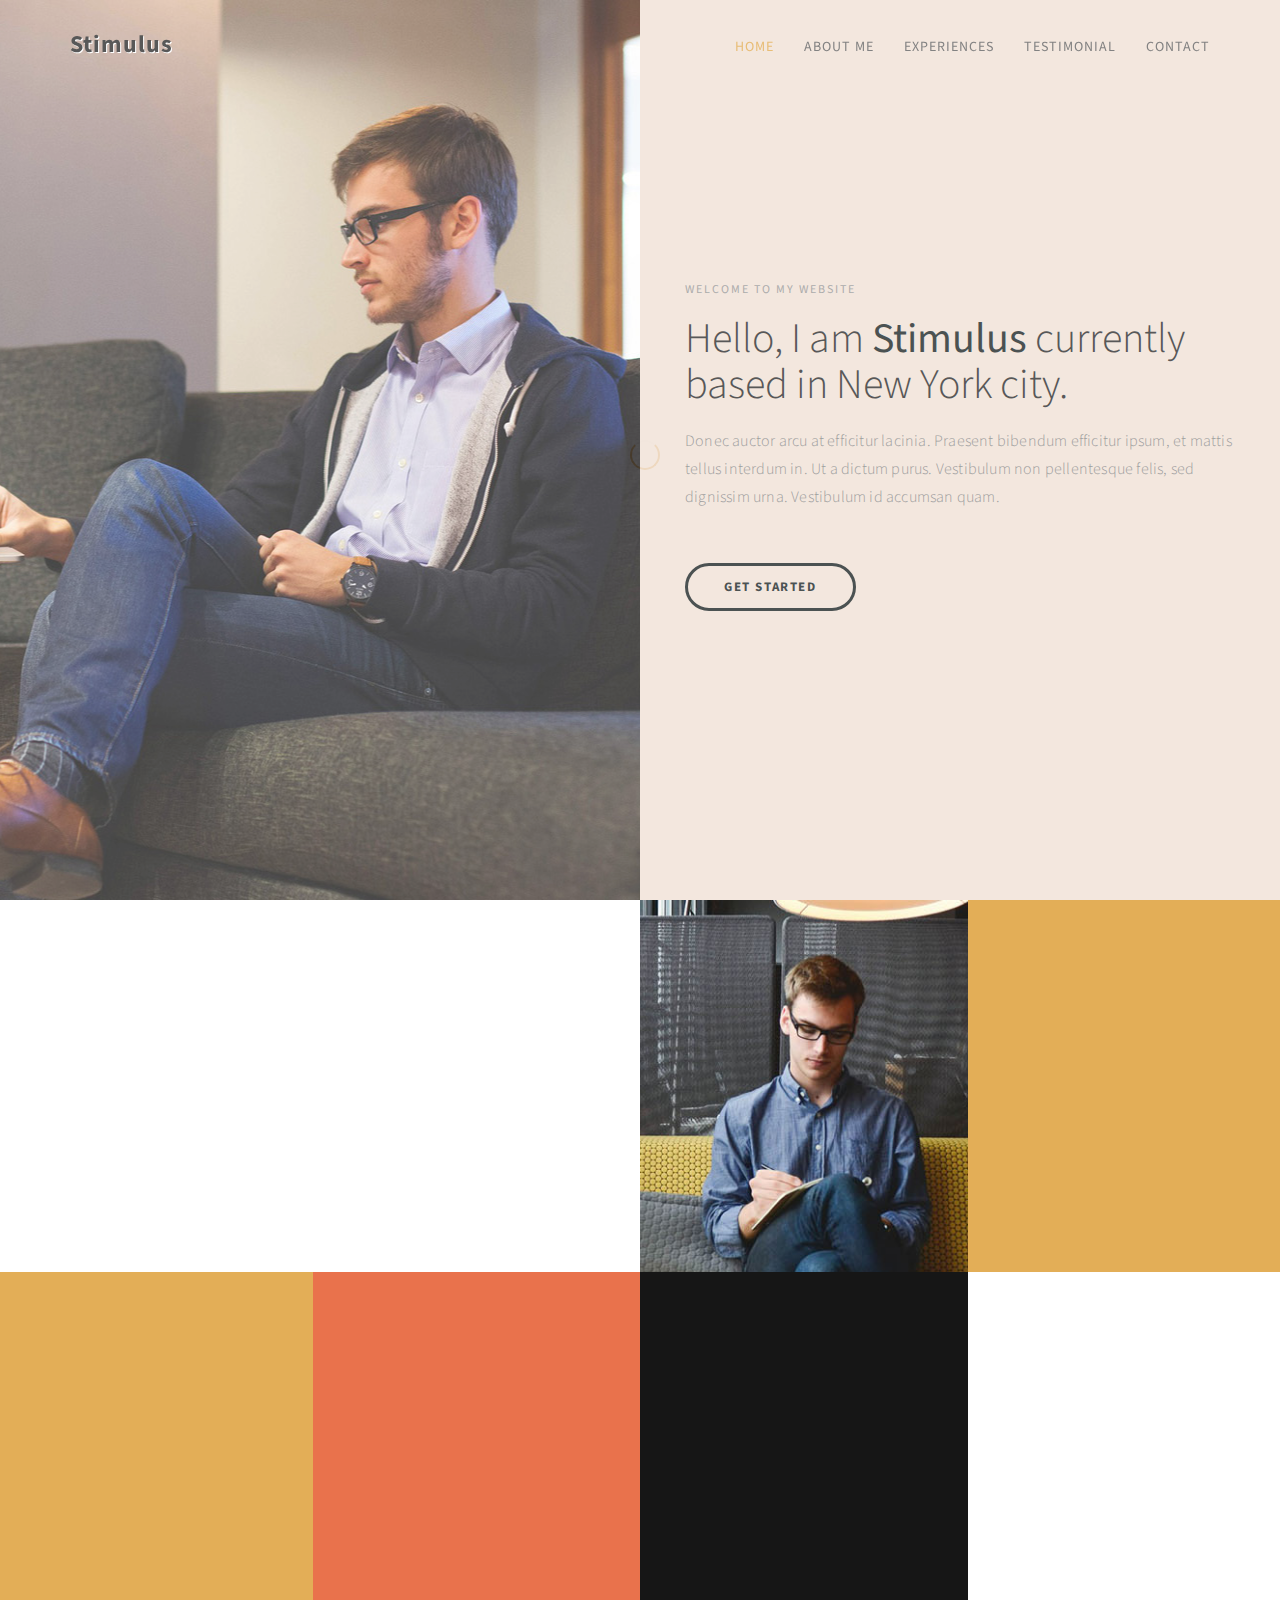
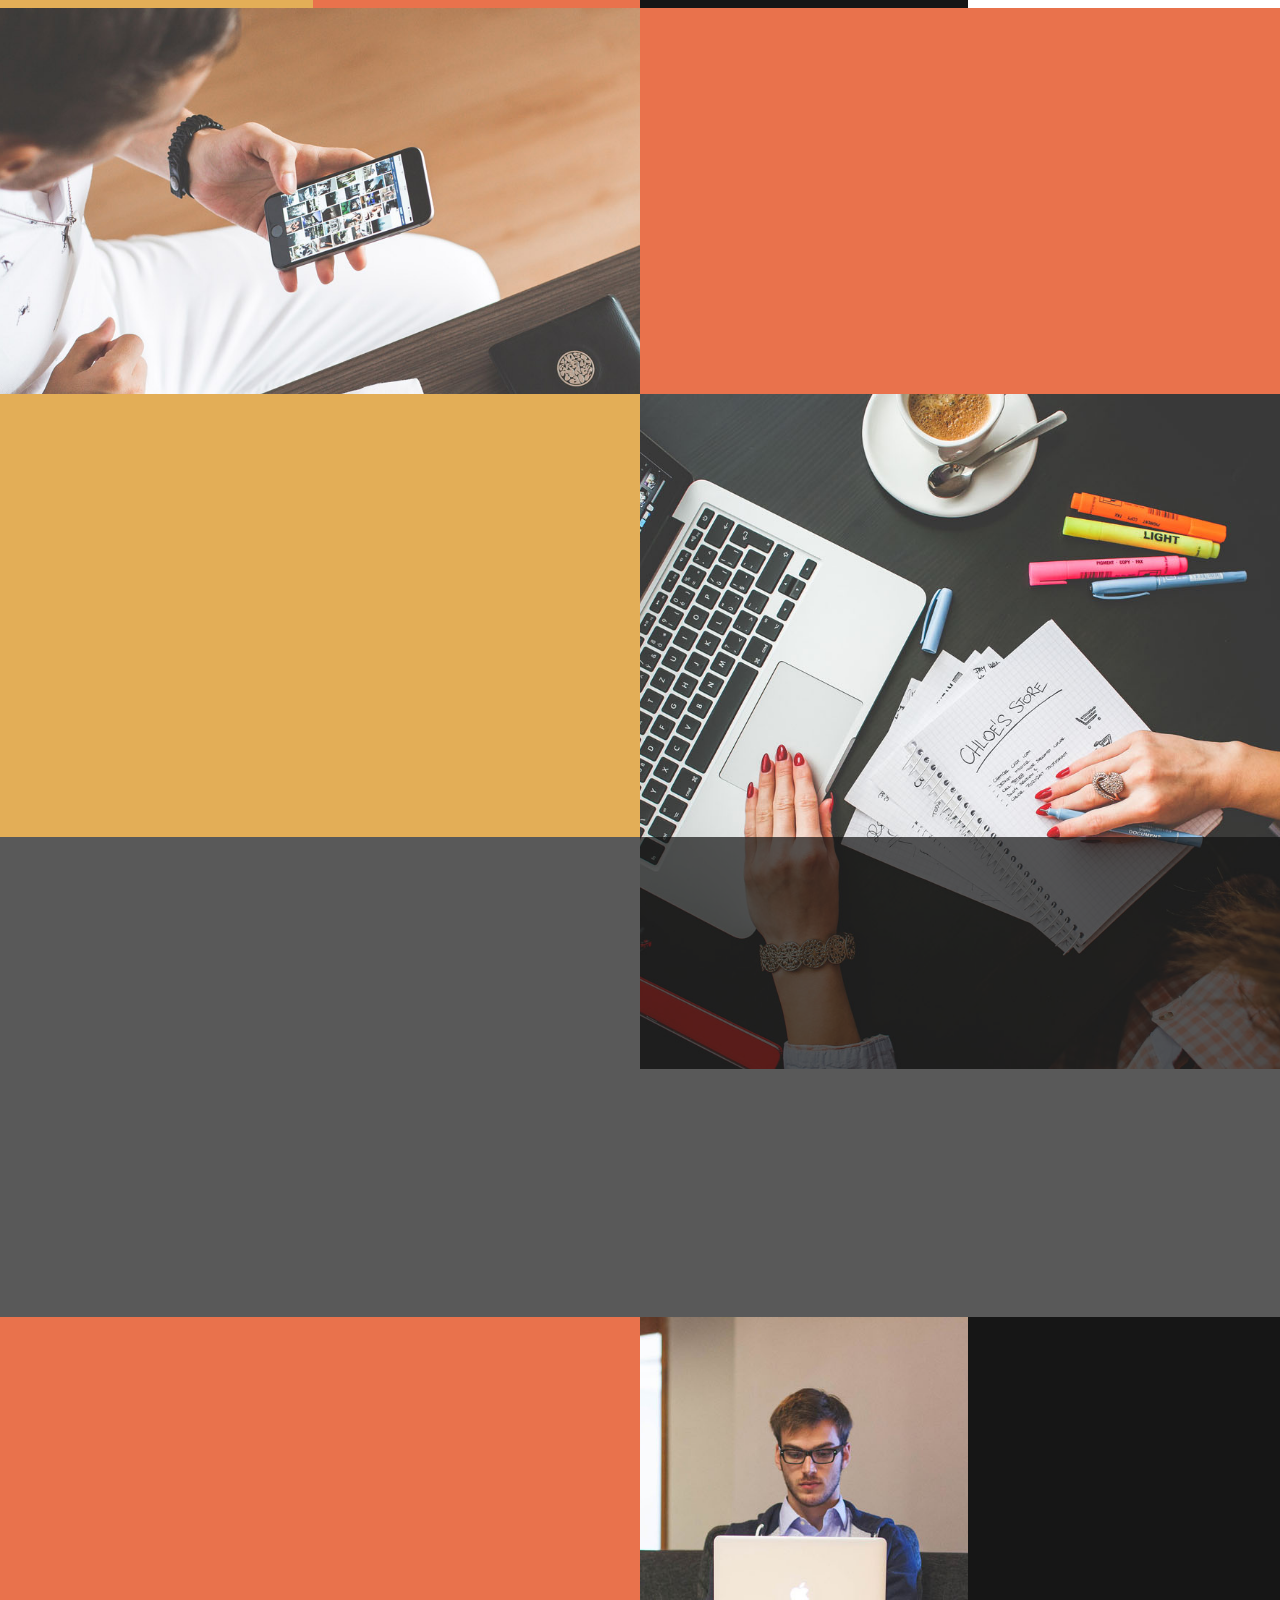
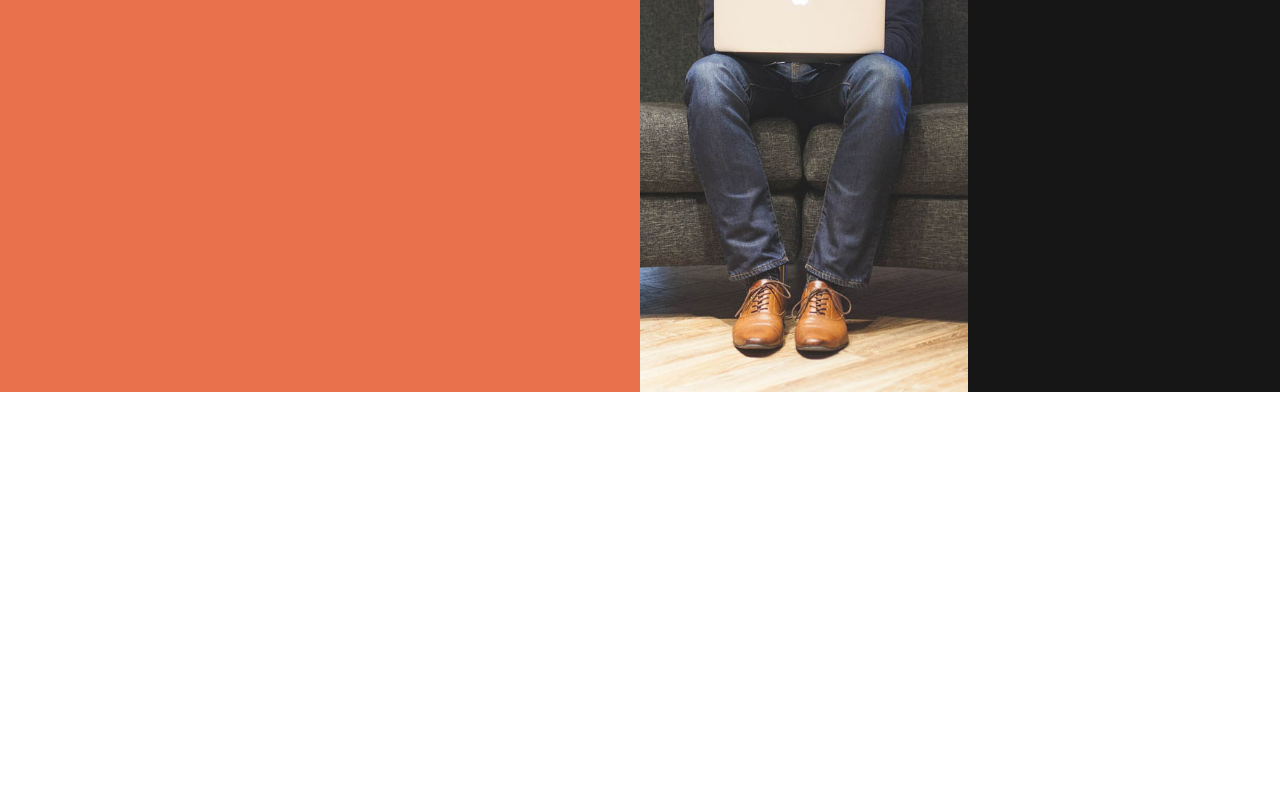
==== index.html @ 0a8407d6 "first commit" ====
<!DOCTYPE html>
<html lang="en">
<head>

<meta charset="UTF-8">
<meta http-equiv="X-UA-Compatible" content="IE=Edge">
<meta name="description" content="">
<meta name="keywords" content="">
<meta name="author" content="templatemo">
<meta name="viewport" content="width=device-width, initial-scale=1, maximum-scale=1">

<title>Stimulus HTML CSS Template</title>
<!--
Stimulus Template
http://www.templatemo.com/tm-498-stimulus
-->
<link rel="stylesheet" href="css/bootstrap.min.css">
<link rel="stylesheet" href="css/animate.css">
<link rel="stylesheet" href="css/font-awesome.min.css">
<link rel="stylesheet" href="css/templatemo-style.css">

<link href="https://fonts.googleapis.com/css?family=Source+Sans+Pro:300,400,700" rel="stylesheet">

</head>
<body data-spy="scroll" data-target=".navbar-collapse" data-offset="50">


<!-- PRE LOADER -->

<div class="preloader">
     <div class="spinner">
          <span class="spinner-rotate"></span>
     </div>
</div>


<!-- Navigation Section -->

<div class="navbar navbar-fixed-top custom-navbar" role="navigation">
     <div class="container">

          <!-- navbar header -->
          <div class="navbar-header">
               <button class="navbar-toggle" data-toggle="collapse" data-target=".navbar-collapse">
                    <span class="icon icon-bar"></span>
                    <span class="icon icon-bar"></span>
                    <span class="icon icon-bar"></span>
               </button>
               <a href="#" class="navbar-brand">Stimulus</a>
          </div>

          <div class="collapse navbar-collapse">
               <ul class="nav navbar-nav navbar-right">
                    <li><a href="#home" class="smoothScroll">Home</a></li>
                    <li><a href="#about" class="smoothScroll">About Me</a></li>
                    <li><a href="#experience" class="smoothScroll">Experiences</a></li>
                    <li><a href="#quotes" class="smoothScroll">Testimonial</a></li>
                    <li><a href="#contact" class="smoothScroll">Contact</a></li>
               </ul>
          </div>

     </div>
</div>


<!-- Home Section -->

<section id="home" class="parallax-section">
     <div class="container">
          <div class="row">

               <div class="col-md-6 col-sm-6">
                    <div class="home-img"></div>
               </div>

               <div class="col-md-6 col-sm-6">
                    <div class="home-thumb">
                         <div class="section-title">
                              <h4 class="wow fadeInUp" data-wow-delay="0.3s">welcome to my website</h4>
                              <h1 class="wow fadeInUp" data-wow-delay="0.6s">Hello, I am <strong>Stimulus</strong> currently based in New York city.</h1>
                              <p class="wow fadeInUp" data-wow-delay="0.9s">Donec auctor arcu at efficitur lacinia. Praesent bibendum efficitur ipsum, et mattis tellus interdum in. Ut a dictum purus. Vestibulum non pellentesque felis, sed dignissim urna. Vestibulum id accumsan quam.</p>
                              
                              <a href="#about" class="wow fadeInUp smoothScroll section-btn btn btn-success" data-wow-delay="1.4s">Get Started</a>
                              
                         </div>
                    </div>
               </div>


          </div>
     </div>
</section>


<!-- About Section -->

<section id="about" class="parallax-section">
     <div class="container">
          <div class="row">

               <div class="col-md-6 col-sm-12">
                    <div class="about-thumb">
                         <div class="wow fadeInUp section-title" data-wow-delay="0.4s">
                              <h1>Donec auctor</h1>
                              <p class="color-yellow">Sed vulputate vitae diam quis bibendum</p>
                         </div>
                         <div class="wow fadeInUp" data-wow-delay="0.8s">
                              <p>Phasellus vulputate tellus nec tortor varius elementum. Curabitur at pulvinar ante. Duis dui urna, faucibus eget felis eu, iaculis congue sem. Mauris convallis eros massa.</p>
                              <p>Quisque viverra iaculis aliquam. Etiam volutpat, justo non aliquam bibendum, sem nibh mollis erat, quis porta odio odio at velit.</p>
                         </div>
                    </div>
               </div>

               <div class="col-md-3 col-sm-6">
                    <div class="background-image about-img"></div>
               </div>

               <div class="bg-yellow col-md-3 col-sm-6">
                    <div class="skill-thumb">
                         <div class="wow fadeInUp section-title color-white" data-wow-delay="1.2s">
                              <h1>My Skills</h1>
                              <p class="color-white">Photoshop . HTML CSS JS . Web Design</p>
                         </div>

                         <div class=" wow fadeInUp skills-thumb" data-wow-delay="1.6s">
                         <strong>Frontend Design</strong>
                              <span class="color-white pull-right">90%</span>
                                   <div class="progress">
                                        <div class="progress-bar progress-bar-primary" role="progressbar" aria-valuenow="90" aria-valuemin="0" aria-valuemax="100" style="width: 90%;"></div>
                                   </div>

                         <strong>Backend processing</strong>
                              <span class="color-white pull-right">70%</span>
                                   <div class="progress">
                                        <div class="progress-bar progress-bar-primary" role="progressbar" aria-valuenow="70" aria-valuemin="0" aria-valuemax="100" style="width: 70%;"></div>
                                   </div>

                         <strong>HTML5 & CSS3</strong>
                              <span class="color-white pull-right">80%</span>
                                   <div class="progress">
                                        <div class="progress-bar progress-bar-primary" role="progressbar" aria-valuenow="80" aria-valuemin="0" aria-valuemax="100" style="width: 80%;"></div>
                                   </div>
                         </div>

                    </div>
               </div>

          </div>
     </div>
</section>


<!-- Service Section -->

<section id="service" class="parallax-section">
     <div class="container">
          <div class="row">

               <div class="bg-yellow col-md-3 col-sm-6">
                    <div class="wow fadeInUp color-white service-thumb" data-wow-delay="0.8s">
                         <i class="fa fa-desktop"></i>
                              <h3>Interface Design</h3>
                              <p class="color-white">Phasellus vulputate tellus nec tortor varius elementum. Curabitur at pulvinar ante.</p>
                    </div>
               </div>

               <div class="col-md-3 col-sm-6">
                    <div class="wow fadeInUp color-white service-thumb" data-wow-delay="1.2s">
                         <i class="fa fa-paper-plane"></i>
                              <h3>Media Strategy</h3>
                              <p class="color-white">Curabitur at pulvinar ante. Duis dui urna, faucibus eget felis eu, iaculis congue sem.</p>
                    </div>
               </div>

               <div class="bg-dark col-md-3 col-sm-6">
                    <div class="wow fadeInUp color-white service-thumb" data-wow-delay="1.6s">
                         <i class="fa fa-table"></i>
                              <h3>Mobile App</h3>
                              <p class="color-white">Mauris convallis eros massa, vitae euismod arcu tempus ut. Quisque viverra iaculis.</p>
                    </div>
               </div>

               <div class="bg-white col-md-3 col-sm-6">
                    <div class="wow fadeInUp service-thumb" data-wow-delay="1.8s">
                         <i class="fa fa-html5"></i>
                              <h3>Coding</h3>
                              <p>Mauris convallis eros massa, vitae euismod arcu tempus ut. Quisque viverra iaculis.</p>
                    </div>
               </div>

          </div>
     </div>
</section>


<!-- Experience Section -->

<section id="experience" class="parallax-section">
     <div class="container">
          <div class="row">

               <div class="col-md-6 col-sm-6">
                    <div class="background-image experience-img"></div>
               </div>

               <div class="col-md-6 col-sm-6">
                    <div class="color-white experience-thumb">
                         <div class="wow fadeInUp section-title" data-wow-delay="0.8s">
                              <h1>My Experiences</h1>
                              <p class="color-white">Previous companies and my tasks</p>
                         </div>

                         <div class="wow fadeInUp color-white media" data-wow-delay="1.2s">
                              <div class="media-object media-left">
                                   <i class="fa fa-laptop"></i>
                              </div>
                              <div class="media-body">
                                   <h3 class="media-heading">Graphic Designer <small>2014 Jul - 2015 Sep</small></h3>
                                   <p class="color-white">Lorem ipsum dolor sit amet, consectetur adipisicing elit.</p>
                              </div>
                         </div>

                         <div class="wow fadeInUp color-white media" data-wow-delay="1.6s">
                              <div class="media-object media-left">
                                   <i class="fa fa-laptop"></i>
                              </div>
                              <div class="media-body">
                                   <h3 class="media-heading">Web Designer <small>2015 Oct - 2017 Jan</small></h3>
                                   <p class="color-white">Lorem ipsum dolor sit amet, consectetur adipisicing elit.</p>
                              </div>
                         </div>

                    </div>
               </div>

          </div>
     </div>
</section>


<!-- Education Section -->

<section id="education" class="parallax-section">
     <div class="container">
          <div class="row">

               <div class="col-md-6 col-sm-6">
                    <div class="color-white education-thumb">
                         <div class="wow fadeInUp section-title" data-wow-delay="0.8s">
                              <h1>My Education</h1>
                              <p class="color-white">In cursus orci non ipsum gravida dignissim</p>
                         </div>

                         <div class="wow fadeInUp color-white media" data-wow-delay="1.2s">
                              <div class="media-object media-left">
                                   <i class="fa fa-laptop"></i>
                              </div>
                              <div class="media-body">
                                   <h3 class="media-heading">Master in Design <small>2012 Jan - 2014 May</small></h3>
                                   <p class="color-white">Etiam iaculis elit in mauris ullamcorper auctor. Proin a sapien id orci ullamcorper dignissim eu in neque. </p>
                              </div>
                         </div>

                         <div class="wow fadeInUp color-white media" data-wow-delay="1.6s">
                              <div class="media-object media-left">
                                   <i class="fa fa-laptop"></i>
                              </div>
                              <div class="media-body">
                                   <h3 class="media-heading">Bachelor of Arts <small>2008 May - 2011 Dec</small></h3>
                                   <p class="color-white">Orci varius natoque penatibus et magnis dis parturient montes, nascetur ridiculus mus.</p>
                              </div>
                         </div>

                    </div>
               </div>

               <div class="col-md-6 col-sm-6">
                    <div class="background-image education-img"></div>
               </div>

          </div>
     </div>
</section>


<!-- Quotes Section -->

<section id="quotes" class="parallax-section">
     <div class="overlay"></div>
     <div class="container">
          <div class="row">

               <div class="col-md-offset-1 col-md-10 col-sm-12">
                    <i class="wow fadeInUp fa fa-star" data-wow-delay="0.6s"></i>
                    <h2 class="wow fadeInUp" data-wow-delay="0.8s">Proin lobortis eu diam et facilisis. Fusce nisi nibh, molestie in vestibulum quis, auctor et orci.</h2>
                    <p class="wow fadeInUp" data-wow-delay="1s">Curabitur at pulvinar ante. Duis dui urna, faucibus eget felis eu, iaculis congue sem.</p>
               </div>

          </div>
     </div>
</section>


<!-- Contact Section -->

<section id="contact" class="parallax-section">
     <div class="container">
          <div class="row">

               <div class="col-md-6 col-sm-12">
                    <div class="contact-form">
                         <div class="wow fadeInUp section-title" data-wow-delay="0.2s">
                              <h1 class="color-white">Say hello..</h1>
                              <p class="color-white">Integer ut consectetur est. In cursus orci non ipsum gravida dignissim.</p>
                         </div>

                         <div id="contact-form">
                              <form action="#template-mo" method="post">
                                   <div class="wow fadeInUp" data-wow-delay="1s">
                                        <input name="fullname" type="text" class="form-control" id="fullname" placeholder="Your Name">
                                   </div>
                                   <div class="wow fadeInUp" data-wow-delay="1.2s">
                                        <input name="email" type="email" class="form-control" id="email" placeholder="Your Email">
                                   </div>
                                   <div class="wow fadeInUp" data-wow-delay="1.4s">
                                        <textarea name="message" rows="5" class="form-control" id="message" placeholder="Write your message..."></textarea>
                                   </div>
                                   <div class="wow fadeInUp col-md-6 col-sm-8" data-wow-delay="1.6s">
                                        <input name="submit" type="submit" class="form-control" id="submit" value="Send">
                                   </div>
                              </form>
                         </div>

                    </div>
               </div>

               <div class="col-md-3 col-sm-6">
                    <div class="background-image contact-img"></div>
               </div>

               <div class="bg-dark col-md-3 col-sm-6">
                    <div class="contact-thumb">
                         <div class="wow fadeInUp contact-info" data-wow-delay="0.6s">
                              <h3 class="color-white">Visit my office</h3>
                              <p>456 New Street 22000, New York City, USA</p>
                         </div>

                         <div class="wow fadeInUp contact-info" data-wow-delay="0.8s">
                              <h3 class="color-white">Contact.</h3>
                              <p><i class="fa fa-phone"></i> 01-0110-0220</p>
                              <p><i class="fa fa-envelope-o"></i> <a href="mailto:hello@company.co">hello@company.co</a></p>
                              <p><i class="fa fa-globe"></i> <a href="#">company.co</a></p>
                         </div>

                    </div>
               </div>

          </div>
     </div>
</section>


<!-- Footer Section -->

<footer>
	<div class="container">
		<div class="row">

               <div class="col-md-12 col-sm-12">
                    <div class="wow fadeInUp footer-copyright" data-wow-delay="1.8s">
                         <p>Copyright &copy; 2016 Your Company
                    
                    | Design: <a href="http://www.google.com/+templatemo" target="_parent">templatemo</a></p>
                    </div>
				<ul class="wow fadeInUp social-icon" data-wow-delay="2s">
                         <li><a href="#" class="fa fa-facebook"></a></li>
                         <li><a href="#" class="fa fa-twitter"></a></li>
                         <li><a href="#" class="fa fa-google-plus"></a></li>
                         <li><a href="#" class="fa fa-dribbble"></a></li>
                         <li><a href="#" class="fa fa-linkedin"></a></li>
                    </ul>
               </div>
			
		</div>
	</div>
</footer>

<!-- SCRIPTS -->

<script src="js/jquery.js"></script>
<script src="js/bootstrap.min.js"></script>
<script src="js/jquery.parallax.js"></script>
<script src="js/smoothscroll.js"></script>
<script src="js/wow.min.js"></script>
<script src="js/custom.js"></script>

</body>
</html>
---- css/templatemo-style.css ----
/*

Stimulus Template

http://www.templatemo.com/tm-498-stimulus

*/

body {
	background: #ffffff;
    font-family: 'Source Sans Pro', sans-serif;
    font-style: normal;
	font-weight: 300;
    overflow-x: hidden;
}

html,body {
  width: 100%;
  height: 100%;
}


/*---------------------------------------
    Typorgraphy              
-----------------------------------------*/

h1,h2,h3,h4,h5,h6 {
  font-style: normal;
  font-weight: 300;
}

h1,h2,h3 {
  font-weight: 300;
}

h1 {
  font-size: 42px;
  padding-bottom: 14px;
  margin-bottom: 0px;
}

h2 {
  font-size: 42px;
  line-height: 52px;
  margin-top: 0px;
}

h3 {
  font-size: 26px;
  line-height: 32px;
  padding-bottom: 6px;
}

h4 {
  color: #999;
  font-size: 12px;
  font-weight: normal;
  letter-spacing: 2px;
  text-transform: uppercase;
  padding-top: 6px;
}

h5 {
  color: #666666;
}

strong {
  color: #232B2B;
  font-weight: normal;
}

p {
    color: #888;
    font-size: 16px;
    font-weight: 300;
    line-height: 28px;
    letter-spacing: 0.2px;
}

.section-btn {
  background-color: transparent;
  border: 3px solid #232B2B;
  border-radius: 100px;
  color: #232B2B;
  font-size: 13px;
  font-weight: bold;
  letter-spacing: 1.6px;
  padding: 12px 36px;
  margin-top: 42px;
  transition: all 0.4s ease-in-out;
  text-transform: uppercase;
}

.section-btn:hover {
  background: #E3AE57;
  border-color: transparent;
  color: #ffffff;
}

.btn-success:focus {
  background-color: #000;
  border-color: transparent;
}

.parallax-section {
  background-attachment: fixed !important;
  background-size: cover !important;
}

.section-title {
  position: relative;
  padding-bottom: 22px;
}

#about,
#service,
#experience,
#education,
#contact {
  position: relative;
}

#home .container,
#about .container, 
#experience .container,
#service .container,
#education .container,
#contact .container {
  width: 100%;
  padding: 0;
  margin: 0;
}

#experience .experience-thumb,
#education .education-thumb  {
  padding: 22px 42px 42px 42px;
}

#service,
#quotes,
footer {
  text-align: center;
}

#experience,
#education {
  background: #E9724C;
}

.background-image {
    background-position: 50% 50% !important;
    background-size: cover !important;
    width: 100%;
    height: 100%;
    min-height: 75vh;
    position: absolute;
    top: 0;
    right: 0;
    bottom: 0;
    left: 0;
}

.color-white {
  color: #ffffff;
}

.color-yellow {
  color: #E3AE57;
}

.bg-yellow {
  background: #E3AE57;
}

.bg-white {
  background: #ffffff;
}

.bg-dark {
  background: #161616;
}



/*---------------------------------------
    General               
-----------------------------------------*/

html{
  -webkit-font-smoothing: antialiased;
}

a {
  color: #E3AE57;
  -webkit-transition: 0.5s;
  -o-transition: 0.5s;
  transition: 0.5s;
  text-decoration: none !important;
}
a:hover, a:active, a:focus {
  color: #E3AE57;
  outline: none;
}

* {
  -webkit-box-sizing: border-box;
  -moz-box-sizing: border-box;
  box-sizing: border-box;
}

*:before,
*:after {
  -webkit-box-sizing: border-box;
  -moz-box-sizing: border-box;
  box-sizing: border-box;
}



/*---------------------------------------
    Preloader section              
-----------------------------------------*/

.preloader {
  position: fixed;
  top: 0;
  left: 0;
  width: 100%;
  height: 100%;
  z-index: 99999;
  display: flex;
  flex-flow: row nowrap;
  justify-content: center;
  align-items: center;
  background: none repeat scroll 0 0 #ffffff;
}

.spinner {
  border: 1px solid transparent;
  border-radius: 5px;
  position: relative;
}

.spinner:before {
  content: '';
  box-sizing: border-box;
  position: absolute;
  top: 50%;
  left: 50%;
  width: 30px;
  height: 30px;
  margin-top: -10px;
  margin-left: -10px;
  border-radius: 50%;
  border: 2px solid #E3AE57;
  border-top-color: #f9f9f9;
  animation: spinner .6s linear infinite;
}

@-webkit-@keyframes spinner {
  to {transform: rotate(360deg);}
}

@keyframes spinner {
  to {transform: rotate(360deg);}
}



/*---------------------------------------
    Navigation section              
-----------------------------------------*/

.custom-navbar {
    margin-bottom: 0;
    background-color: #ffffff;
}

.custom-navbar .navbar-brand {
    color: #333;
	text-shadow: 1px 1px #fff;
    font-weight: bold;
    font-size: 24px;
    line-height: 35px;
    letter-spacing: 1px;
}

.custom-navbar .nav li a {
    color: #666;
    font-size: 14px;
    font-weight: 400;
    letter-spacing: 1px;
    text-transform: uppercase;
    line-height: 40px;
    transition: all 0.4s ease-in-out;
}

.custom-navbar .nav li a:hover {
    background: transparent;
    color: #E3AE57;
}

.custom-navbar .navbar-nav > li > a:hover,
.custom-navbar .navbar-nav > li > a:focus {
  background-color: transparent;
}

.custom-navbar .nav li.active > a {
    background-color: transparent;
    color: #E3AE57;
}

.custom-navbar .navbar-toggle {
    border: none;
    padding-top: 10px;
}

.custom-navbar .navbar-toggle {
    background-color: transparent;
}

.custom-navbar .navbar-toggle .icon-bar {
    background: #E3AE57;
    border-color: transparent;
}

@media(min-width:768px) {
    .custom-navbar {
        padding: 12px 0;
        border-bottom: 0;
        background: 0 0; 
    }
    .custom-navbar.top-nav-collapse {
        background: #ffffff;
        box-shadow: 0px 2px 8px 0px rgba(50, 50, 50, 0.08);
        padding: 0;
    }

}



/*---------------------------------------
    Home section              
-----------------------------------------*/

#home h1 {
  padding-bottom: 18px;
}

#home .col-md-6 {
  background: #f1e2d7;
/* light blue color: #c3eafd; */
  padding-right: 0;
  padding-left: 0;
}

#home .home-img {
  background: url('../images/home-img.jpg') no-repeat;
  background-size: cover;
  background-position: 50% 50%;
  width: 100%;
  height: 100vh;
}

#home .home-thumb {
  display: -webkit-box;
  display: -webkit-flex;
  display: -ms-flexbox;
  display: flex;
  -webkit-box-align: center;
  -webkit-align-items: center;
  -ms-flex-align: center;
  align-items: center;
  height: 100vh;
  padding: 0 45px 0 45px;
}



/*---------------------------------------
   About section              
-----------------------------------------*/

#about .about-img {
    background: url('../images/about-img.jpg') no-repeat;
}

#about .about-thumb,
#about .skill-thumb {
  padding: 22px 32px 32px 32px;
}

#about .progress {
  background: #ffffff;
  border-radius: 0px;
  box-shadow: none;
  height: 2px;
}

#about .progress-bar-primary {
  background: #232B2B;
}

#about strong,
#about span {
  font-weight: bold;
  display: inline-block;
  padding-bottom: 8px;
}



/*---------------------------------------
    Service section              
-----------------------------------------*/

#service {
  background: #E9724C;
}

#service p {
  font-size: 18px;
  line-height: 30px;
}

#service .service-thumb {
  padding: 52px 22px 52px 22px;
}

#service .service-thumb .fa {
  font-size: 42px;
  padding-bottom: 22px;
}



/*---------------------------------------
    Experience section              
-----------------------------------------*/

#experience .experience-img {
  background: url('../images/experience-img.jpg') no-repeat;
}

#experience .media-heading {
  margin-bottom: 0px;
}

#experience .media .fa {
  font-size: 42px;
  margin-right: 14px;
}

#experience small {
  color: #633;
  font-weight: bold;
}

/*---------------------------------------
    Education section              
-----------------------------------------*/

#education {
  background: #E3AE57;
}

#education .education-img {
  background: url('../images/education-img.jpg') no-repeat;
}

#education .media-heading {
  margin-bottom: 0px;
}

#education .media .fa {
  font-size: 42px;
  margin-right: 14px;
}

#education small {
  color: #886D1E;
  font-weight: bold;
}



/*---------------------------------------
   Quotes section              
-----------------------------------------*/

#quotes {
    background: url('../images/quotes-bg.jpg') 50% 0 repeat-y fixed;
    background-size: cover;
    background-position: center center;
    color: #ffffff;
    position: relative;
    padding: 100px 0px;
}

#quotes .overlay {
    background: #121212;
    width: 100%;
    height: 100%;
    position: absolute;
    top: 0;
    opacity: 0.7;
}

#quotes .fa {
  font-size: 42px;
  margin-top: 32px;
  margin-bottom: 22px;
}

#quotes p {
  padding-top: 32px;
}


/*---------------------------------------
    Contact section              
-----------------------------------------*/

#contact {
  background: #E9724C;
}

#contact .contact-form,
#contact .contact-thumb {
  padding: 22px 32px 22px 32px;
  min-height: 75vh;
}

#contact .contact-img {
  background: url('../images/contact-img.jpg') no-repeat;
  min-height: 75vh;
}

#contact .contact-info {
  padding-top: 6px;
  padding-bottom: 6px;
}

#contact .form-control::-moz-placeholder{color:#ffffff;opacity:1}
#contact .form-control:-ms-input-placeholder{color:#ffffff}
#contact .form-control::-webkit-input-placeholder{color:#ffffff}

#contact .form-control {
  background: transparent;
  border: none;
  border-bottom: 1px solid #E3AE57;
  border-radius: 0px;
  box-shadow: none;
  color: #ffffff;
  font-size: 18px;
  margin-top: 10px;
  margin-bottom: 25px;
  transition: all 0.4s ease-in-out;
}

#contact .form-control:focus {
  border-bottom-color: #ffffff;
}

#contact input {
  height: 45px;
}

#contact input[type="submit"] {
  background: #ffffff;
  border: 2px solid transparent;
  border-radius: 40px;
  color: #161616;
  padding-bottom: 10px;
}

#contact input[type="submit"]:hover {
  background: transparent;
  border-color: #ffffff;
  color: #ffffff;
}

#contact .fa {
  padding-right: 10px;
}



/*---------------------------------------
   Footer section              
-----------------------------------------*/

footer {
    padding: 140px 0px;
}



/*---------------------------------------
   Social icon             
-----------------------------------------*/

.social-icon {
    position: relative;
    padding: 0;
    margin: 0;
    text-align: center;
}

.social-icon li {
    display: inline-block;
    list-style: none;
}

.social-icon li a {
    border: 2px solid transparent;
    color: #999;
    border-radius: 100px;
    cursor: pointer;
    font-size: 16px;
    text-decoration: none;
    transition: all 0.4s ease-in-out;
    width: 50px;
    height: 50px;
    line-height: 50px;
    text-align: center;
    vertical-align: middle;
    position: relative;
    margin: 22px 4px 10px 4px;
}

.social-icon li a:hover {
    background: #E3AE57;
    border-color: #ffffff;
    color: #ffffff;
    transform: scale(1.1);
}



/*---------------------------------------
   Mobile Responsive         
-----------------------------------------*/

@media only screen and (max-width: 580px) {
  h1 {
    font-size: 32px;
  }

  h2 {
    font-size: 28px;
    line-height: inherit;
  }

  h3 {
    font-size: 22px;
    line-height: inherit;
  }
}

@media only screen and (max-width: 767px) {
  .custom-navbar .navbar-brand {
    line-height: 18px;
  }

  #home .home-thumb {
    height: auto;
    padding-top: 32px;
    padding-bottom: 12px;
  }

  #home .container,
  #about .container, 
  #experience .container,
  #service .container,
  #education .container,
  #contact .container {
    padding-right: 15px;
    padding-left: 15px;
  }

  #about .col-md-3,
  #experience .col-md-6,
  #education .col-md-6,
  #contact .col-md-3 {
    padding: 0;
    margin: 0;
  }

  .background-image {
    position: relative;
    min-height: 65vh;
  }
}

@media only screen and (max-width: 1024px) {
  .section-title {
    padding-bottom: 12px;
  }

  footer {
    padding: 40px 0;
  }
}
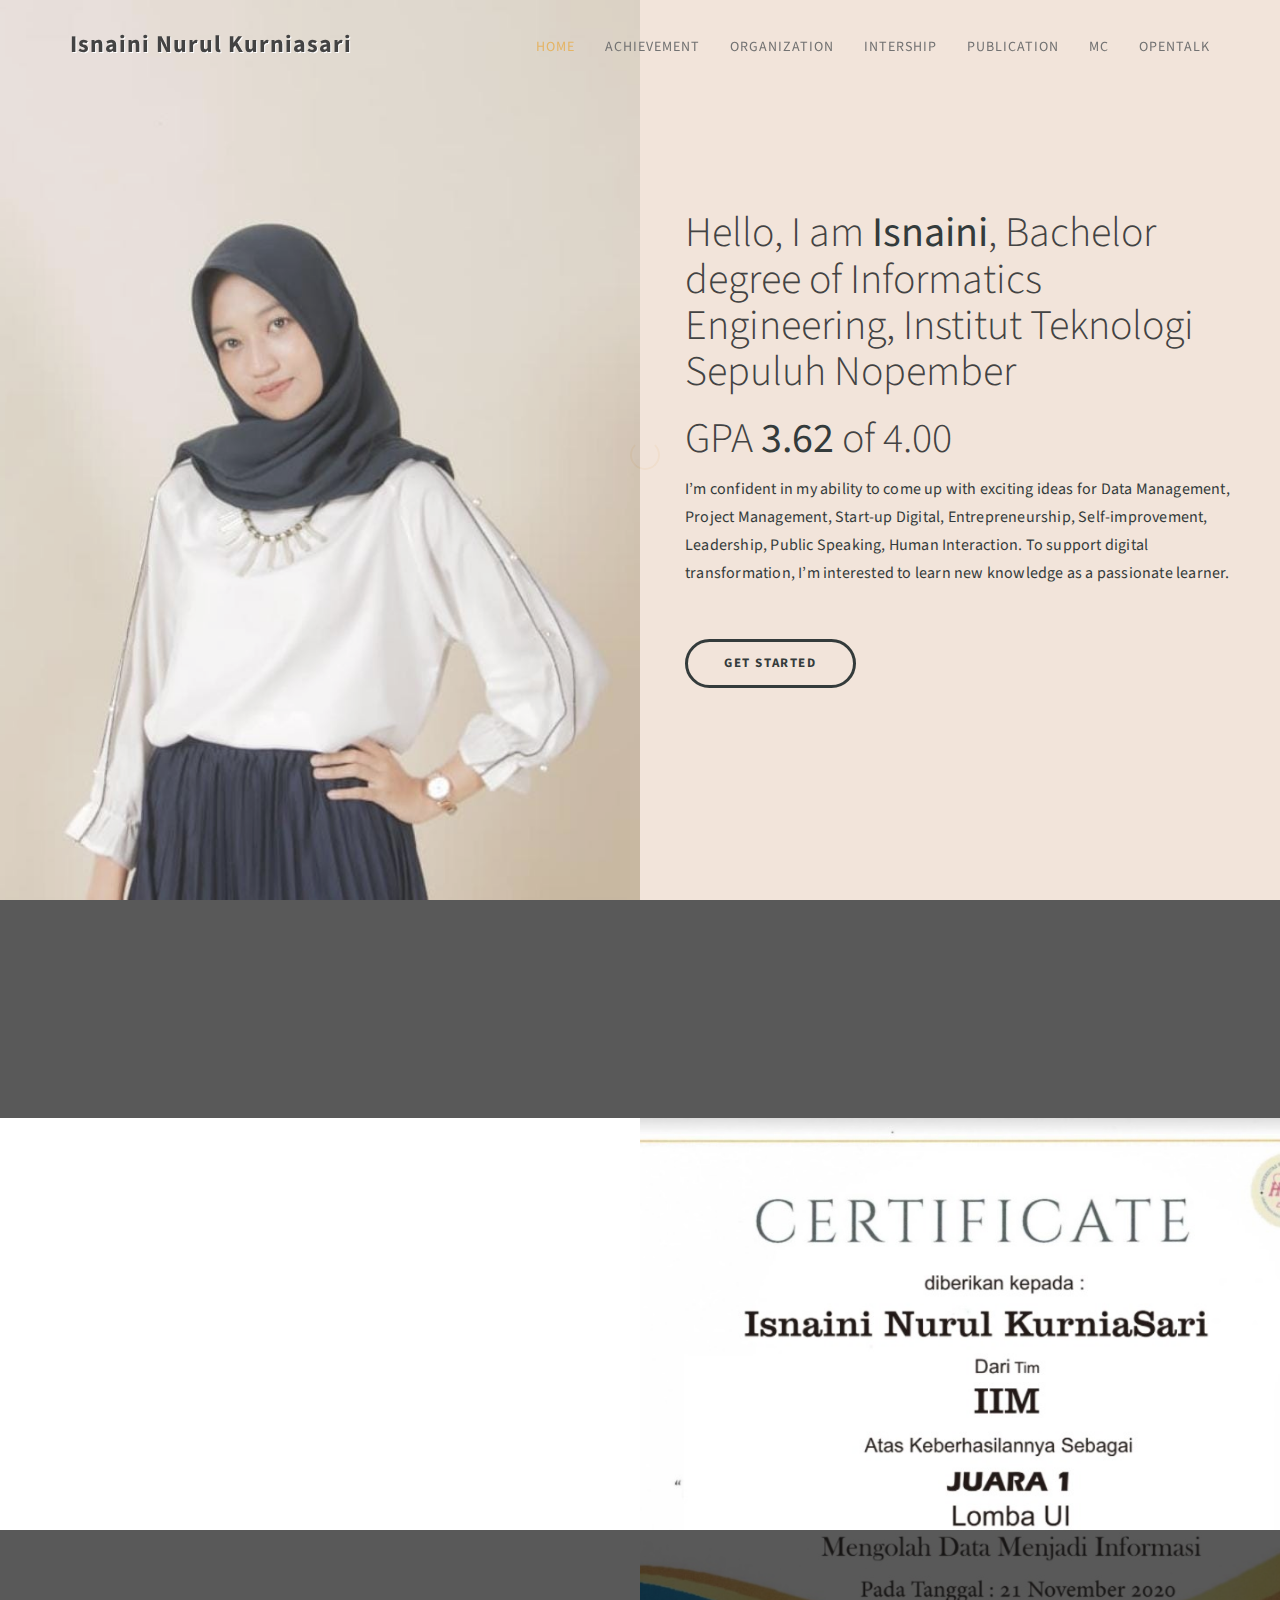
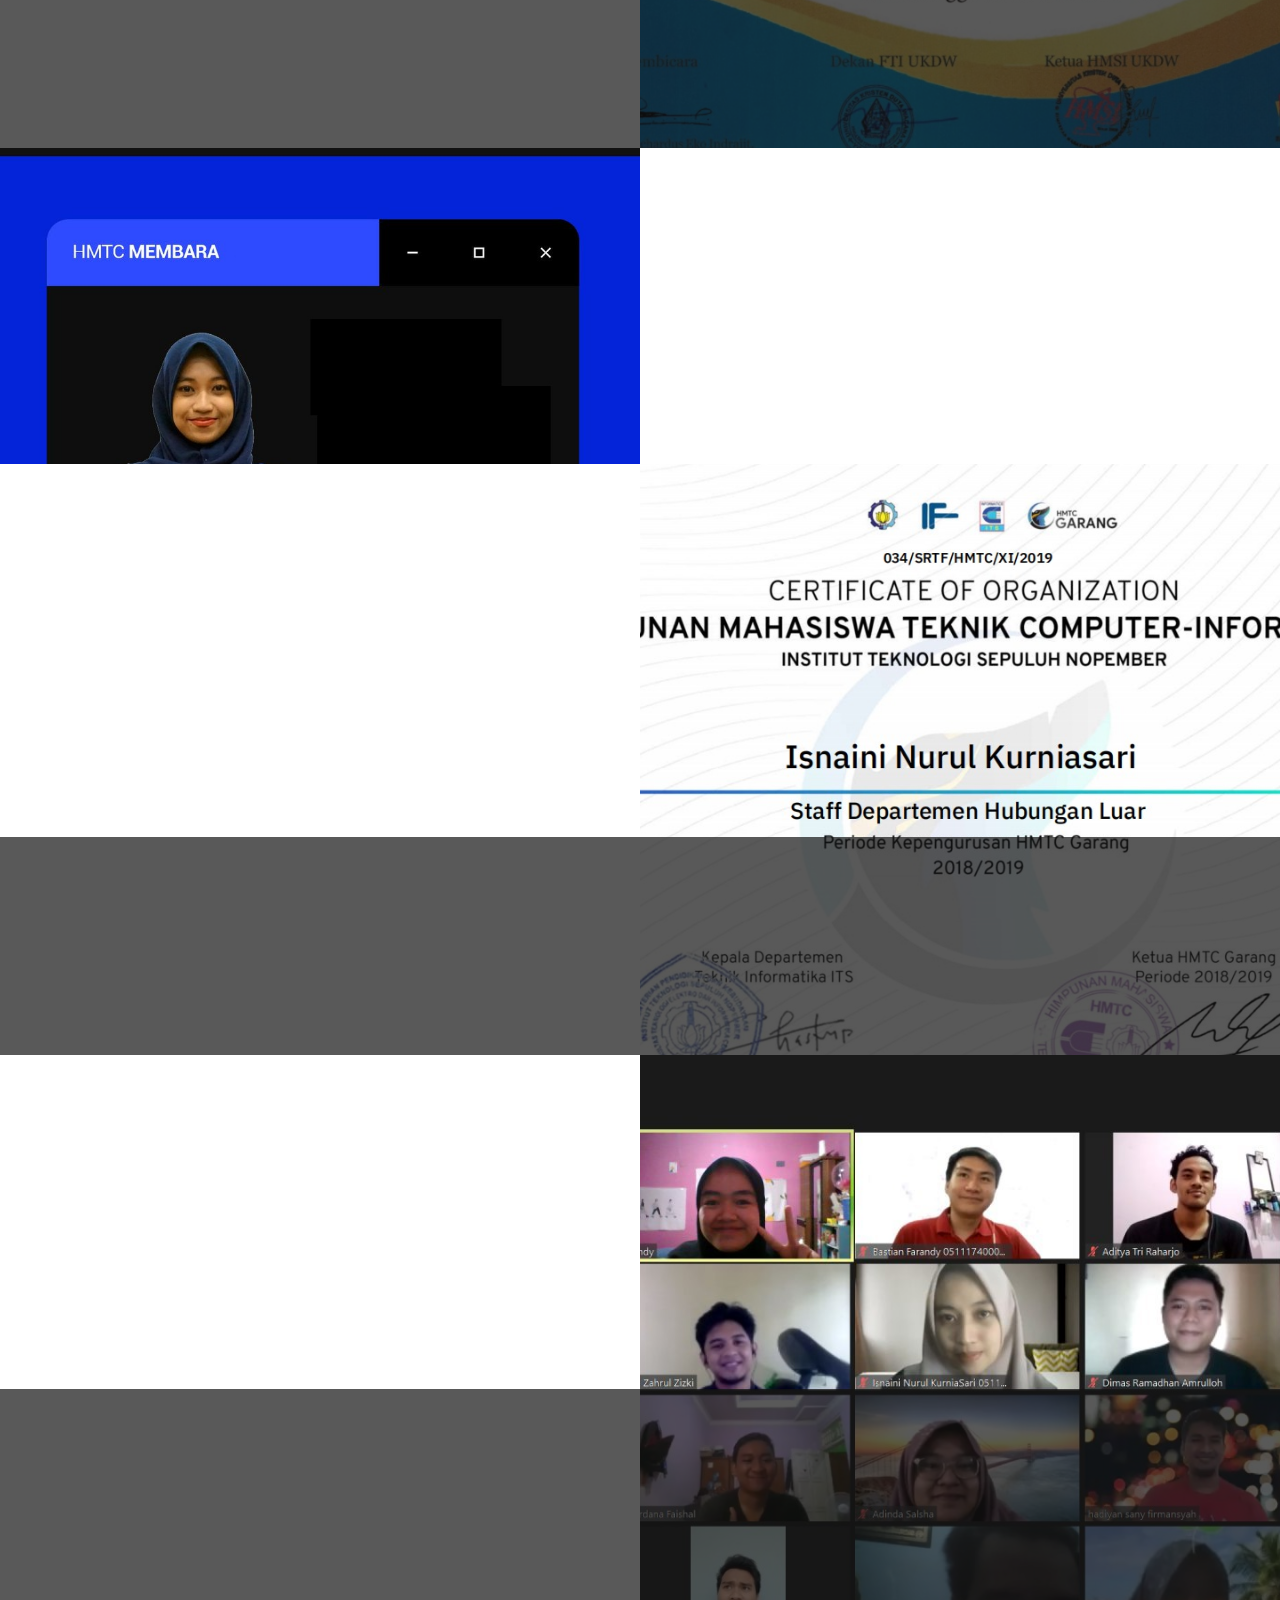
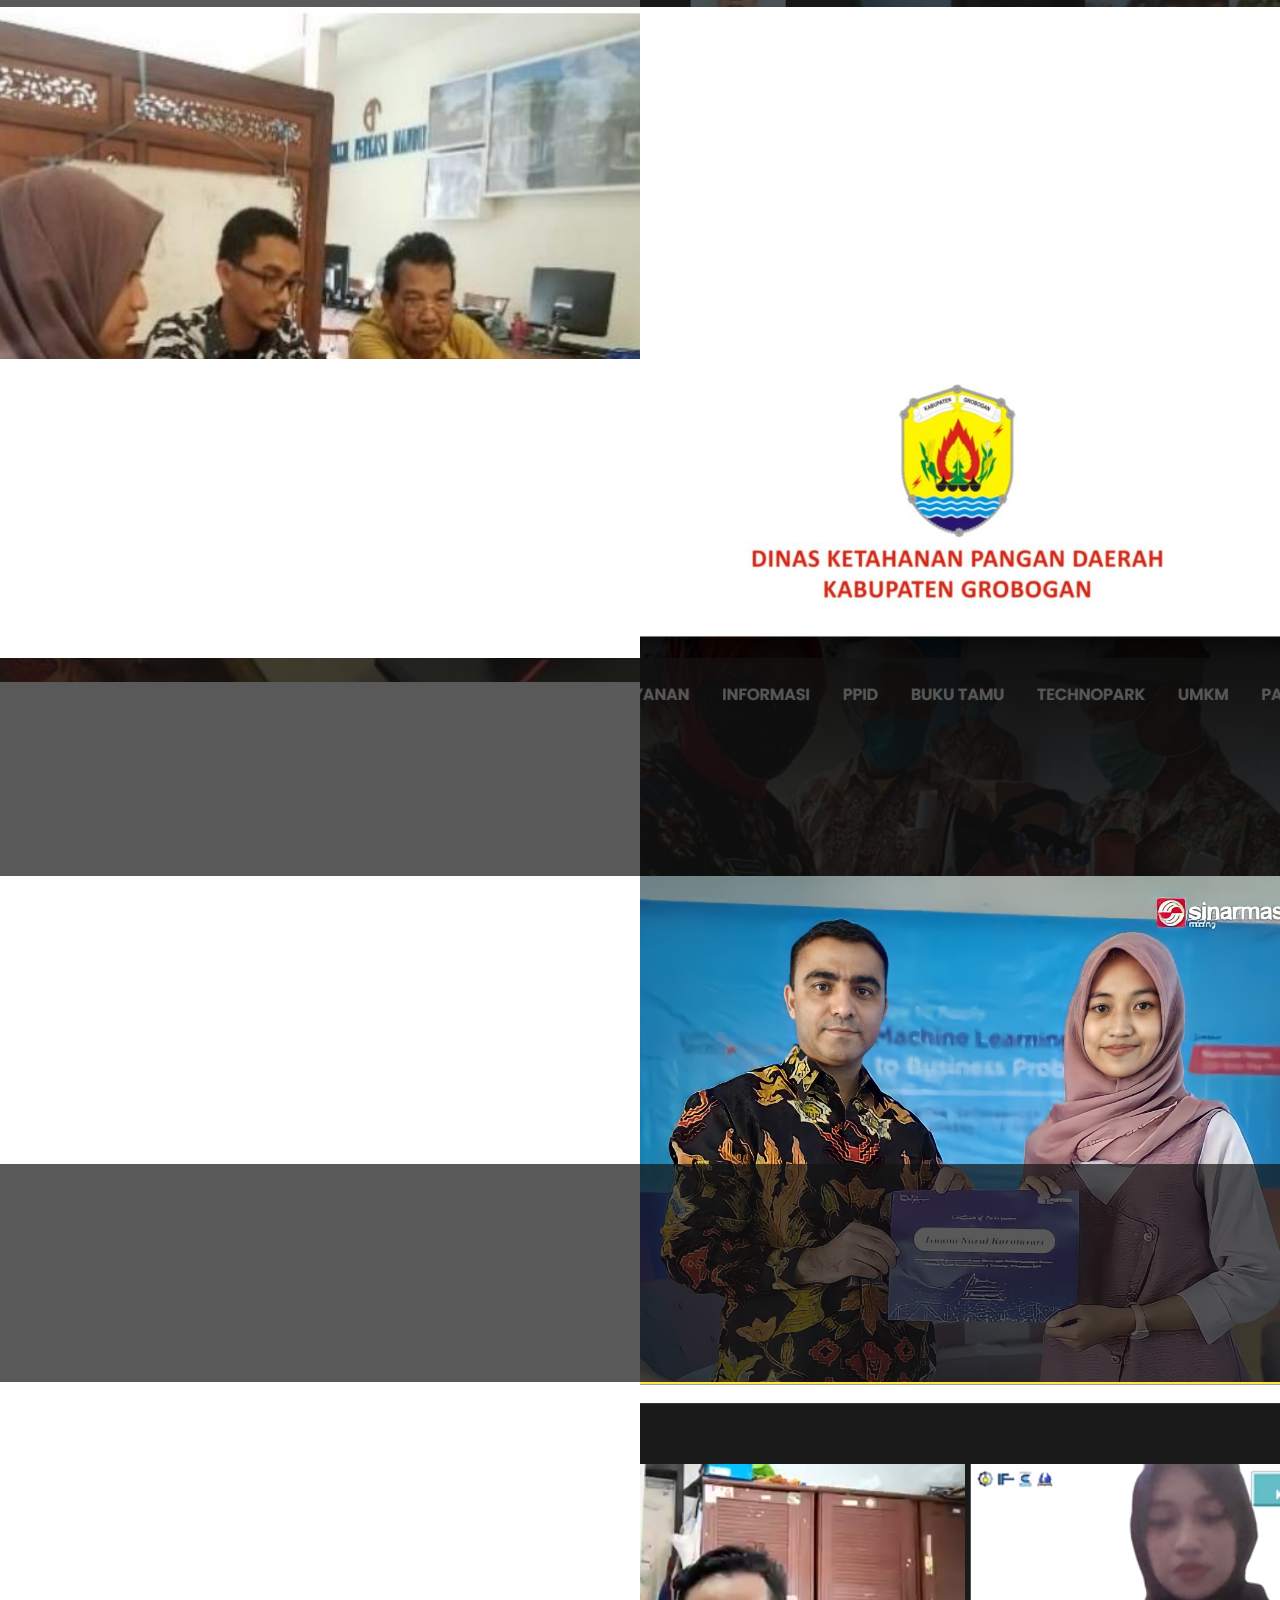
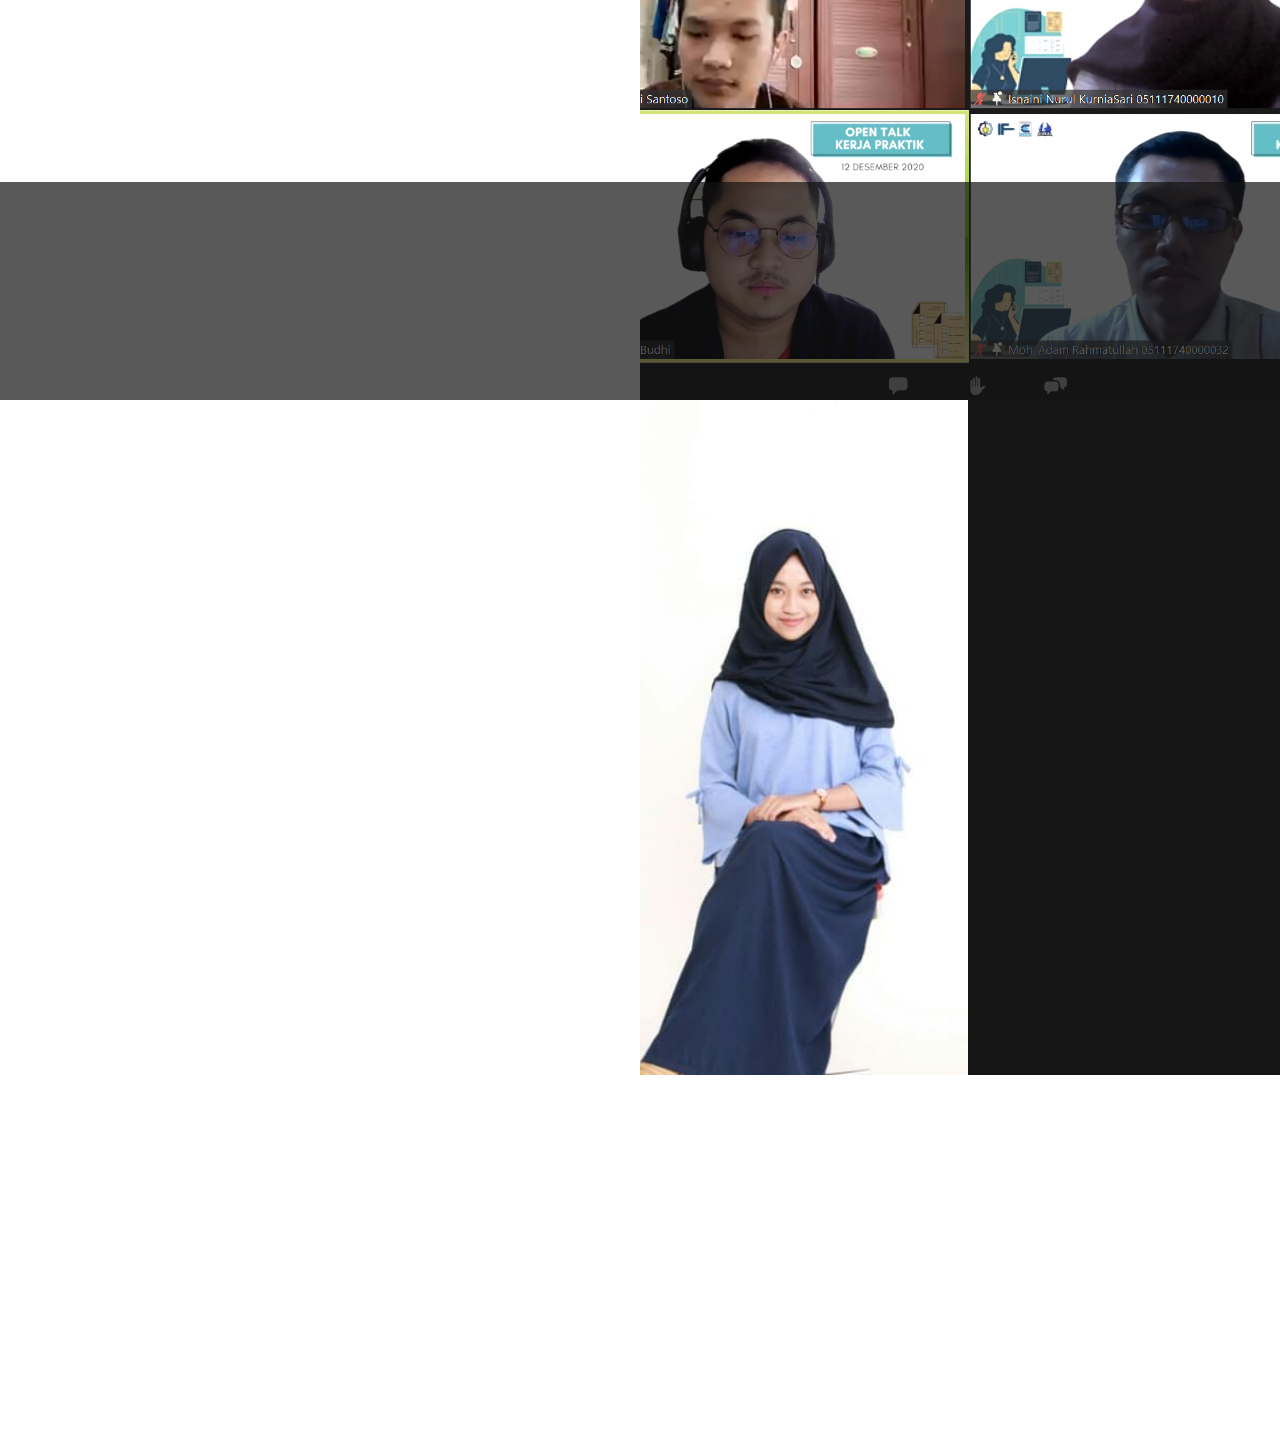
==== commit 45ba2d14: "portofolio" ====
--- a/index.html
+++ b/index.html
@@ -9,10 +9,10 @@
 <meta name="author" content="templatemo">
 <meta name="viewport" content="width=device-width, initial-scale=1, maximum-scale=1">
 
-<title>Stimulus HTML CSS Template</title>
+<title>Isnaini HTML CSS Template</title>
 <!--
-Stimulus Template
-http://www.templatemo.com/tm-498-stimulus
+Isnaini Template
+http://www.templatemo.com/tm-498-Isnaini
 -->
 <link rel="stylesheet" href="css/bootstrap.min.css">
 <link rel="stylesheet" href="css/animate.css">
@@ -46,16 +46,18 @@
                     <span class="icon icon-bar"></span>
                     <span class="icon icon-bar"></span>
                </button>
-               <a href="#" class="navbar-brand">Stimulus</a>
+               <a href="#" class="navbar-brand">Isnaini Nurul Kurniasari</a>
           </div>
 
           <div class="collapse navbar-collapse">
                <ul class="nav navbar-nav navbar-right">
                     <li><a href="#home" class="smoothScroll">Home</a></li>
-                    <li><a href="#about" class="smoothScroll">About Me</a></li>
-                    <li><a href="#experience" class="smoothScroll">Experiences</a></li>
-                    <li><a href="#quotes" class="smoothScroll">Testimonial</a></li>
-                    <li><a href="#contact" class="smoothScroll">Contact</a></li>
+                    <li><a href="#about" class="smoothScroll">Achievement</a></li>
+                    <li><a href="#experience" class="smoothScroll">Organization</a></li>
+                    <li><a href="#internship" class="smoothScroll">Intership</a></li>
+                    <li><a href="#publication" class="smoothScroll">Publication</a></li>
+                    <li><a href="#mc" class="smoothScroll">MC</a></li>
+                    <li><a href="#opentalk" class="smoothScroll">Opentalk</a></li>
                </ul>
           </div>
 
@@ -76,9 +78,13 @@
                <div class="col-md-6 col-sm-6">
                     <div class="home-thumb">
                          <div class="section-title">
-                              <h4 class="wow fadeInUp" data-wow-delay="0.3s">welcome to my website</h4>
-                              <h1 class="wow fadeInUp" data-wow-delay="0.6s">Hello, I am <strong>Stimulus</strong> currently based in New York city.</h1>
-                              <p class="wow fadeInUp" data-wow-delay="0.9s">Donec auctor arcu at efficitur lacinia. Praesent bibendum efficitur ipsum, et mattis tellus interdum in. Ut a dictum purus. Vestibulum non pellentesque felis, sed dignissim urna. Vestibulum id accumsan quam.</p>
+                               <h1 class="wow fadeInUp" data-wow-delay="0.6s">Hello, I am <strong>Isnaini</strong>, Bachelor degree of Informatics Engineering, Institut Teknologi Sepuluh Nopember</h1>
+                              <h2 class="wow fadeInUp" data-wow-delay="0.6s">GPA <strong>3.62</strong> of 4.00</h2>
+                              <p class="wow fadeInUp" data-wow-delay="0.9s"><strong>I’m confident in my ability to come up with exciting ideas for Data Management,
+                                   Project Management, Start-up Digital, Entrepreneurship, Self-improvement, Leadership,
+                                   Public Speaking, Human Interaction. To support digital transformation, I’m interested
+                                   to learn new knowledge as a passionate learner.</strong>
+                                   </p>
                               
                               <a href="#about" class="wow fadeInUp smoothScroll section-btn btn btn-success" data-wow-delay="1.4s">Get Started</a>
                               
@@ -92,6 +98,20 @@
 </section>
 
 
+<section id="quotes" class="parallax-section">
+     <div class="overlay"></div>
+     <div class="container">
+          <div class="row">
+
+               <div class="col-md-offset-1 col-md-10 col-sm-12">
+                    <i class="wow fadeInUp fa fa-star" data-wow-delay="0.6s"></i>
+                    <h2 class="wow fadeInUp" data-wow-delay="0.8s">Achievement</h2>
+               </div>
+
+          </div>
+     </div>
+</section>
+
 <!-- About Section -->
 
 <section id="about" class="parallax-section">
@@ -101,49 +121,27 @@
                <div class="col-md-6 col-sm-12">
                     <div class="about-thumb">
                          <div class="wow fadeInUp section-title" data-wow-delay="0.4s">
-                              <h1>Donec auctor</h1>
-                              <p class="color-yellow">Sed vulputate vitae diam quis bibendum</p>
+                              <h1>ACHIEVEMENT</h1>
                          </div>
                          <div class="wow fadeInUp" data-wow-delay="0.8s">
-                              <p>Phasellus vulputate tellus nec tortor varius elementum. Curabitur at pulvinar ante. Duis dui urna, faucibus eget felis eu, iaculis congue sem. Mauris convallis eros massa.</p>
-                              <p>Quisque viverra iaculis aliquam. Etiam volutpat, justo non aliquam bibendum, sem nibh mollis erat, quis porta odio odio at velit.</p>
-                         </div>
-                    </div>
-               </div>
-
-               <div class="col-md-3 col-sm-6">
+                              <h4>
+                                   <strong><li>  1st place winner of UI/UX competition (Team IIM)<br>&nbsp &nbsp “Information System Competition National” 
+                                  <br>&nbsp &nbsp (November, 2020)</li></strong>
+                              </h4>
+                              <p>&nbsp&nbsp&nbsp&nbspAnalyze study case into information (data visualization)</p>
+                              <h4><strong>
+                              <li>Publication of Research Paper Enterprise Resource Planning (December, 2019)</li>
+                         </strong></h4>
+                              <p>&nbsp&nbsp&nbsp&nbspResearch a project with lecturers and teams, public research Paper : &nbsp&nbsp&nbsp&nbsp“Pembentukan dan Penerapan 
+                                   Enterprise Resource Planning (ERP) pada UKM &nbsp&nbsp&nbsp&nbspUsaha Kecil Menengah Toko Budi dan MBisy Mart.”</p>
+                         </div>
+                    </div>
+               </div>
+
+               <div class="col-md-6 col-sm-12">
                     <div class="background-image about-img"></div>
                </div>
 
-               <div class="bg-yellow col-md-3 col-sm-6">
-                    <div class="skill-thumb">
-                         <div class="wow fadeInUp section-title color-white" data-wow-delay="1.2s">
-                              <h1>My Skills</h1>
-                              <p class="color-white">Photoshop . HTML CSS JS . Web Design</p>
-                         </div>
-
-                         <div class=" wow fadeInUp skills-thumb" data-wow-delay="1.6s">
-                         <strong>Frontend Design</strong>
-                              <span class="color-white pull-right">90%</span>
-                                   <div class="progress">
-                                        <div class="progress-bar progress-bar-primary" role="progressbar" aria-valuenow="90" aria-valuemin="0" aria-valuemax="100" style="width: 90%;"></div>
-                                   </div>
-
-                         <strong>Backend processing</strong>
-                              <span class="color-white pull-right">70%</span>
-                                   <div class="progress">
-                                        <div class="progress-bar progress-bar-primary" role="progressbar" aria-valuenow="70" aria-valuemin="0" aria-valuemax="100" style="width: 70%;"></div>
-                                   </div>
-
-                         <strong>HTML5 & CSS3</strong>
-                              <span class="color-white pull-right">80%</span>
-                                   <div class="progress">
-                                        <div class="progress-bar progress-bar-primary" role="progressbar" aria-valuenow="80" aria-valuemin="0" aria-valuemax="100" style="width: 80%;"></div>
-                                   </div>
-                         </div>
-
-                    </div>
-               </div>
 
           </div>
      </div>
@@ -152,14 +150,14 @@
 
 <!-- Service Section -->
 
-<section id="service" class="parallax-section">
+<!--  <section id="service" class="parallax-section">
      <div class="container">
           <div class="row">
 
                <div class="bg-yellow col-md-3 col-sm-6">
                     <div class="wow fadeInUp color-white service-thumb" data-wow-delay="0.8s">
                          <i class="fa fa-desktop"></i>
-                              <h3>Interface Design</h3>
+                              <h3>Organization</h3>
                               <p class="color-white">Phasellus vulputate tellus nec tortor varius elementum. Curabitur at pulvinar ante.</p>
                     </div>
                </div>
@@ -167,7 +165,7 @@
                <div class="col-md-3 col-sm-6">
                     <div class="wow fadeInUp color-white service-thumb" data-wow-delay="1.2s">
                          <i class="fa fa-paper-plane"></i>
-                              <h3>Media Strategy</h3>
+                              <h3>Public Speaking</h3>
                               <p class="color-white">Curabitur at pulvinar ante. Duis dui urna, faucibus eget felis eu, iaculis congue sem.</p>
                     </div>
                </div>
@@ -175,7 +173,7 @@
                <div class="bg-dark col-md-3 col-sm-6">
                     <div class="wow fadeInUp color-white service-thumb" data-wow-delay="1.6s">
                          <i class="fa fa-table"></i>
-                              <h3>Mobile App</h3>
+                              <h3>Human Interaction</h3>
                               <p class="color-white">Mauris convallis eros massa, vitae euismod arcu tempus ut. Quisque viverra iaculis.</p>
                     </div>
                </div>
@@ -190,8 +188,22 @@
 
           </div>
      </div>
-</section>
-
+</section> -->
+
+
+<section id="quotes" class="parallax-section">
+     <div class="overlay"></div>
+     <div class="container">
+          <div class="row">
+
+               <div class="col-md-offset-1 col-md-10 col-sm-12">
+                    <i class="wow fadeInUp fa fa-star" data-wow-delay="0.6s"></i>
+                    <h2 class="wow fadeInUp" data-wow-delay="0.8s">Organization Experience</h2>
+               </div>
+
+          </div>
+     </div>
+</section>
 
 <!-- Experience Section -->
 
@@ -206,36 +218,26 @@
                <div class="col-md-6 col-sm-6">
                     <div class="color-white experience-thumb">
                          <div class="wow fadeInUp section-title" data-wow-delay="0.8s">
-                              <h1>My Experiences</h1>
-                              <p class="color-white">Previous companies and my tasks</p>
-                         </div>
-
-                         <div class="wow fadeInUp color-white media" data-wow-delay="1.2s">
-                              <div class="media-object media-left">
-                                   <i class="fa fa-laptop"></i>
-                              </div>
-                              <div class="media-body">
-                                   <h3 class="media-heading">Graphic Designer <small>2014 Jul - 2015 Sep</small></h3>
-                                   <p class="color-white">Lorem ipsum dolor sit amet, consectetur adipisicing elit.</p>
-                              </div>
-                         </div>
-
-                         <div class="wow fadeInUp color-white media" data-wow-delay="1.6s">
-                              <div class="media-object media-left">
-                                   <i class="fa fa-laptop"></i>
-                              </div>
-                              <div class="media-body">
-                                   <h3 class="media-heading">Web Designer <small>2015 Oct - 2017 Jan</small></h3>
-                                   <p class="color-white">Lorem ipsum dolor sit amet, consectetur adipisicing elit.</p>
-                              </div>
-                         </div>
-
-                    </div>
-               </div>
-
-          </div>
-     </div>
-</section>
+                              <h1 style="color:black">Secretary of HMTC</h1>
+                              <p class="color-black">Formulate general policies in secretarial and administrative areas of the organization as a communication and information center.
+
+                                   Responsible for conducting meetings.
+                                   
+                                   Responsible for the procurement of facilities and other secretarial infrastructure.
+                                   
+                                   preparing proposals for activities on campus, contacting lecturers to ask for proposal approval
+                                   </p>
+                         </div>
+
+                        
+
+                    </div>
+               </div>
+
+          </div>
+     </div>
+</section>
+
 
 
 <!-- Education Section -->
@@ -247,29 +249,11 @@
                <div class="col-md-6 col-sm-6">
                     <div class="color-white education-thumb">
                          <div class="wow fadeInUp section-title" data-wow-delay="0.8s">
-                              <h1>My Education</h1>
-                              <p class="color-white">In cursus orci non ipsum gravida dignissim</p>
-                         </div>
-
-                         <div class="wow fadeInUp color-white media" data-wow-delay="1.2s">
-                              <div class="media-object media-left">
-                                   <i class="fa fa-laptop"></i>
-                              </div>
-                              <div class="media-body">
-                                   <h3 class="media-heading">Master in Design <small>2012 Jan - 2014 May</small></h3>
-                                   <p class="color-white">Etiam iaculis elit in mauris ullamcorper auctor. Proin a sapien id orci ullamcorper dignissim eu in neque. </p>
-                              </div>
-                         </div>
-
-                         <div class="wow fadeInUp color-white media" data-wow-delay="1.6s">
-                              <div class="media-object media-left">
-                                   <i class="fa fa-laptop"></i>
-                              </div>
-                              <div class="media-body">
-                                   <h3 class="media-heading">Bachelor of Arts <small>2008 May - 2011 Dec</small></h3>
-                                   <p class="color-white">Orci varius natoque penatibus et magnis dis parturient montes, nascetur ridiculus mus.</p>
-                              </div>
-                         </div>
+                              <h1 style="color:black">External Connection Of HMTC</h1>
+                              <p class="color-black">I learned to build good relationships between internal and external departments on campus. Here I hone my communication skills, train public speaking and establish good cooperation. We visited student organizations within ITS intending to benchmark benchmark. We carry out activities in the form of visits to companies for students to find out an overview of the Informatics Engineering work environment. I often become the master of ceremonies at graduation events</p>
+                         </div>
+
+                        
 
                     </div>
                </div>
@@ -292,16 +276,220 @@
 
                <div class="col-md-offset-1 col-md-10 col-sm-12">
                     <i class="wow fadeInUp fa fa-star" data-wow-delay="0.6s"></i>
-                    <h2 class="wow fadeInUp" data-wow-delay="0.8s">Proin lobortis eu diam et facilisis. Fusce nisi nibh, molestie in vestibulum quis, auctor et orci.</h2>
-                    <p class="wow fadeInUp" data-wow-delay="1s">Curabitur at pulvinar ante. Duis dui urna, faucibus eget felis eu, iaculis congue sem.</p>
-               </div>
-
-          </div>
-     </div>
-</section>
-
-
+                    <h2 class="wow fadeInUp" data-wow-delay="0.8s">Internship</h2>
+               </div>
+
+          </div>
+     </div>
+</section>
+
+
+
+<section id="education" class="parallax-section">
+     <div class="container" id = "internship">
+          <div class="row">
+
+               <div class="col-md-6 col-sm-6">
+                    <div class="color-white education-thumb">
+                         <div class="wow fadeInUp section-title" data-wow-delay="0.8s">
+                              <h1 style="color:black">Internship Big Data Management Telkom Indonesia</h1>
+                              <p class="color-black">Crawling Data Government and Telkom using python, cleansing Data to be used using python, transforms data
+                                   into a  form  that is  easier to use, data migration using Pentaho,  preparing data for visualization and analysis
+                                   process with tableau
+                                   </p>
+                         </div>
+
+                        
+
+                    </div>
+               </div>
+
+               <div class="col-md-6 col-sm-6">
+                    <div class="background-image internship-img"></div>
+               </div>
+
+          </div>
+     </div>
+</section>
+
+
+
+
+
+
+<section id="quotes" class="parallax-section">
+     <div class="overlay"></div>
+     <div class="container">
+          <div class="row">
+
+               <div class="col-md-offset-1 col-md-10 col-sm-12">
+                    <i class="wow fadeInUp fa fa-star" data-wow-delay="0.6s"></i>
+                    <h2 class="wow fadeInUp" data-wow-delay="0.8s">Project and Publication</h2>
+               </div>
+
+          </div>
+     </div>
+</section>
+
+
+
+
+<section id="experience" class="parallax-section">
+     <div class="container" id = "publication">
+          <div class="row">
+
+               <div class="col-md-6 col-sm-6">
+                    <div class="background-image publication-img"></div>
+               </div>
+
+               <div class="col-md-6 col-sm-6">
+                    <div class="color-white experience-thumb">
+                         <div class="wow fadeInUp section-title" data-wow-delay="0.8s">
+                              <h1 style="color:black">Publication of Research Paper Enterprise Resource Planning (December, 2019)</h1>
+                              <p class="color-black">
+                                   - Research a project with lecturers and teams, public research Paper : “Pembentukan dan Penerapan
+                                   Enterprise Resource Planning (ERP) pada UKM Usaha Kecil Menengah Toko Budi dan MBisy Mart.” 
+                                    </p>
+                         </div>
+
+                        
+
+                    </div>
+               </div>
+
+          </div>
+     </div>
+</section>
+
+
+
+<section id="education" class="parallax-section">
+     <div class="container" id = "internship">
+          <div class="row">
+
+               <div class="col-md-6 col-sm-6">
+                    <div class="color-white education-thumb">
+                         <div class="wow fadeInUp section-title" data-wow-delay="0.8s">
+                              <h1 style="color:black">Dinas Ketahanan Pangan Daerah Grobogan</h1>
+                              <p class="color-black">Full-stack developer with the team in Dinas Ketahanan Pangan, Purwodadi, Central Java
+                                   </p>
+                                   <br>
+                                   
+                         </div>
+
+                        
+
+                    </div>
+               </div>
+
+               <div class="col-md-6 col-sm-6">
+                    <div class="background-image project-img"></div>
+               </div>
+
+          </div>
+     </div>
+</section>
 <!-- Contact Section -->
+
+
+
+<section id="quotes" class="parallax-section">
+     <div class="overlay"></div>
+     <div class="container">
+          <div class="row">
+
+               <div class="col-md-offset-1 col-md-10 col-sm-12">
+                    <i class="wow fadeInUp fa fa-star" data-wow-delay="0.6s"></i>
+                    <h2 class="wow fadeInUp" data-wow-delay="0.8s">Master of Ceremony</h2>
+               </div>
+
+          </div>
+     </div>
+</section>
+
+
+
+<section id="education" class="parallax-section">
+     <div class="container" id = "mc">
+          <div class="row">
+
+               <div class="col-md-6 col-sm-6">
+                    <div class="color-white education-thumb">
+                         <div class="wow fadeInUp section-title" data-wow-delay="0.8s">
+                              <h1 style="color:black">Master of Ceremony</h1>
+                              <p class="color-black">I am responsible for controlling events organized by Sinar Mas. I am responsible for ensuring that events start and end on time. I am responsible for introducing the chairman of Sinarmas and the presenters of the event. lead the event in a question and answer session between presenters and participants
+                                   </p>
+                         </div>
+
+                        
+
+                    </div>
+               </div>
+
+               <div class="col-md-6 col-sm-6">
+                    <div class="background-image mc-img"></div>
+               </div>
+
+          </div>
+     </div>
+</section>
+
+
+
+<section id="quotes" class="parallax-section">
+     <div class="overlay" id = "opentalk"></div>
+     <div class="container">
+          <div class="row">
+
+               <div class="col-md-offset-1 col-md-10 col-sm-12">
+                    <i class="wow fadeInUp fa fa-star" data-wow-delay="0.6s"></i>
+                    <h2 class="wow fadeInUp" data-wow-delay="0.8s">Opentalk Guest</h2>
+               </div>
+
+          </div>
+     </div>
+</section>
+
+
+<section id="education" class="parallax-section">
+     <div  class="container">
+          <div class="row">
+
+               <div class="col-md-6 col-sm-6">
+                    <div class="color-white education-thumb">
+                         <div class="wow fadeInUp section-title" data-wow-delay="0.8s">
+                              <h1 style="color:black">Opentalk of Internship</h1>
+                              <p class="color-black">I became a speaker at the practical work open talk event held by the campus. I will share my experience during my internship at a well-known BUMN, namely Telkom Indonesia. I motivate my classmates so they can get a dream internship. I give tips for success to be accepted as an intern. On this occasion, I will also share my experience meeting people in the world of work and working together in a team.After I gave the material, I also answered the participants' questions, including how to register, file preparation, and the key to success to be accepted as an internship at the company.
+                                   </p>
+                         </div>
+
+                        
+
+                    </div>
+               </div>
+
+               <div class="col-md-6 col-sm-6">
+                    <div class="background-image opentalk-img"></div>
+               </div>
+
+          </div>
+     </div>
+</section>
+
+<section id="quotes" class="parallax-section">
+     <div class="overlay" id = "opentalk"></div>
+     <div class="container">
+          <div class="row">
+
+               <div class="col-md-offset-1 col-md-10 col-sm-12">
+                    <i class="wow fadeInUp fa fa-star" data-wow-delay="0.6s"></i>
+                    <h2 class="wow fadeInUp" data-wow-delay="0.8s">Contact</h2>
+               </div>
+
+          </div>
+     </div>
+</section>
+
 
 <section id="contact" class="parallax-section">
      <div class="container">
@@ -310,26 +498,12 @@
                <div class="col-md-6 col-sm-12">
                     <div class="contact-form">
                          <div class="wow fadeInUp section-title" data-wow-delay="0.2s">
-                              <h1 class="color-white">Say hello..</h1>
-                              <p class="color-white">Integer ut consectetur est. In cursus orci non ipsum gravida dignissim.</p>
-                         </div>
-
-                         <div id="contact-form">
-                              <form action="#template-mo" method="post">
-                                   <div class="wow fadeInUp" data-wow-delay="1s">
-                                        <input name="fullname" type="text" class="form-control" id="fullname" placeholder="Your Name">
-                                   </div>
-                                   <div class="wow fadeInUp" data-wow-delay="1.2s">
-                                        <input name="email" type="email" class="form-control" id="email" placeholder="Your Email">
-                                   </div>
-                                   <div class="wow fadeInUp" data-wow-delay="1.4s">
-                                        <textarea name="message" rows="5" class="form-control" id="message" placeholder="Write your message..."></textarea>
-                                   </div>
-                                   <div class="wow fadeInUp col-md-6 col-sm-8" data-wow-delay="1.6s">
-                                        <input name="submit" type="submit" class="form-control" id="submit" value="Send">
-                                   </div>
-                              </form>
-                         </div>
+                              <h1 class="color-black">Hello</h1>
+                              <p class="color-black">Thanks for taking the time to look at my portfolio, and I'd love to hear from you.</p>
+                              <p><i></i> <a href="https://www.linkedin.com/in/isnaininurulk/">https://www.linkedin.com/in/isnaininurulk/</a></p>
+                         </div>
+
+                         
 
                     </div>
                </div>
@@ -341,15 +515,15 @@
                <div class="bg-dark col-md-3 col-sm-6">
                     <div class="contact-thumb">
                          <div class="wow fadeInUp contact-info" data-wow-delay="0.6s">
-                              <h3 class="color-white">Visit my office</h3>
-                              <p>456 New Street 22000, New York City, USA</p>
+                              <h3 class="color-white">Address</h3>
+                              <p>Sukoharjo,Central Java,Indonesia</p>
                          </div>
 
                          <div class="wow fadeInUp contact-info" data-wow-delay="0.8s">
                               <h3 class="color-white">Contact.</h3>
-                              <p><i class="fa fa-phone"></i> 01-0110-0220</p>
-                              <p><i class="fa fa-envelope-o"></i> <a href="mailto:hello@company.co">hello@company.co</a></p>
-                              <p><i class="fa fa-globe"></i> <a href="#">company.co</a></p>
+                              <p><i class="fa fa-phone"></i> 081229990244</p>
+                              <p><i class="fa fa-envelope-o"></i> <a href="mailto:isnaininurulkurniasar@gmail.com">isnaininurulkurniasar@gmail.com</a></p>
+                              
                          </div>
 
                     </div>
@@ -367,11 +541,7 @@
 		<div class="row">
 
                <div class="col-md-12 col-sm-12">
-                    <div class="wow fadeInUp footer-copyright" data-wow-delay="1.8s">
-                         <p>Copyright &copy; 2016 Your Company
-                    
-                    | Design: <a href="http://www.google.com/+templatemo" target="_parent">templatemo</a></p>
-                    </div>
+                   
 				<ul class="wow fadeInUp social-icon" data-wow-delay="2s">
                          <li><a href="#" class="fa fa-facebook"></a></li>
                          <li><a href="#" class="fa fa-twitter"></a></li>
--- a/css/templatemo-style.css
+++ b/css/templatemo-style.css
@@ -144,7 +144,7 @@
 
 #experience,
 #education {
-  background: #E9724C;
+  background: white;
 }
 
 .background-image {
@@ -443,6 +443,10 @@
   background: url('../images/experience-img.jpg') no-repeat;
 }
 
+#experience .publication-img {
+  background: url('../images/publication-img.jpg') no-repeat;
+}
+
 #experience .media-heading {
   margin-bottom: 0px;
 }
@@ -462,11 +466,26 @@
 -----------------------------------------*/
 
 #education {
-  background: #E3AE57;
+  background: white;
 }
 
 #education .education-img {
   background: url('../images/education-img.jpg') no-repeat;
+}
+
+#education .project-img {
+  background: url('../images/project-img.jpg') no-repeat;
+}
+
+#education .internship-img {
+  background: url('../images/internship-img.jpg') no-repeat;
+}
+
+#education .mc-img {
+  background: url('../images/mc-img.jpg') no-repeat;
+}
+#education .opentalk-img {
+  background: url('../images/opentalk.jpg') no-repeat;
 }
 
 #education .media-heading {
@@ -495,7 +514,7 @@
     background-position: center center;
     color: #ffffff;
     position: relative;
-    padding: 100px 0px;
+    padding: 30px 0px;
 }
 
 #quotes .overlay {
@@ -523,7 +542,7 @@
 -----------------------------------------*/
 
 #contact {
-  background: #E9724C;
+  background: white;
 }
 
 #contact .contact-form,
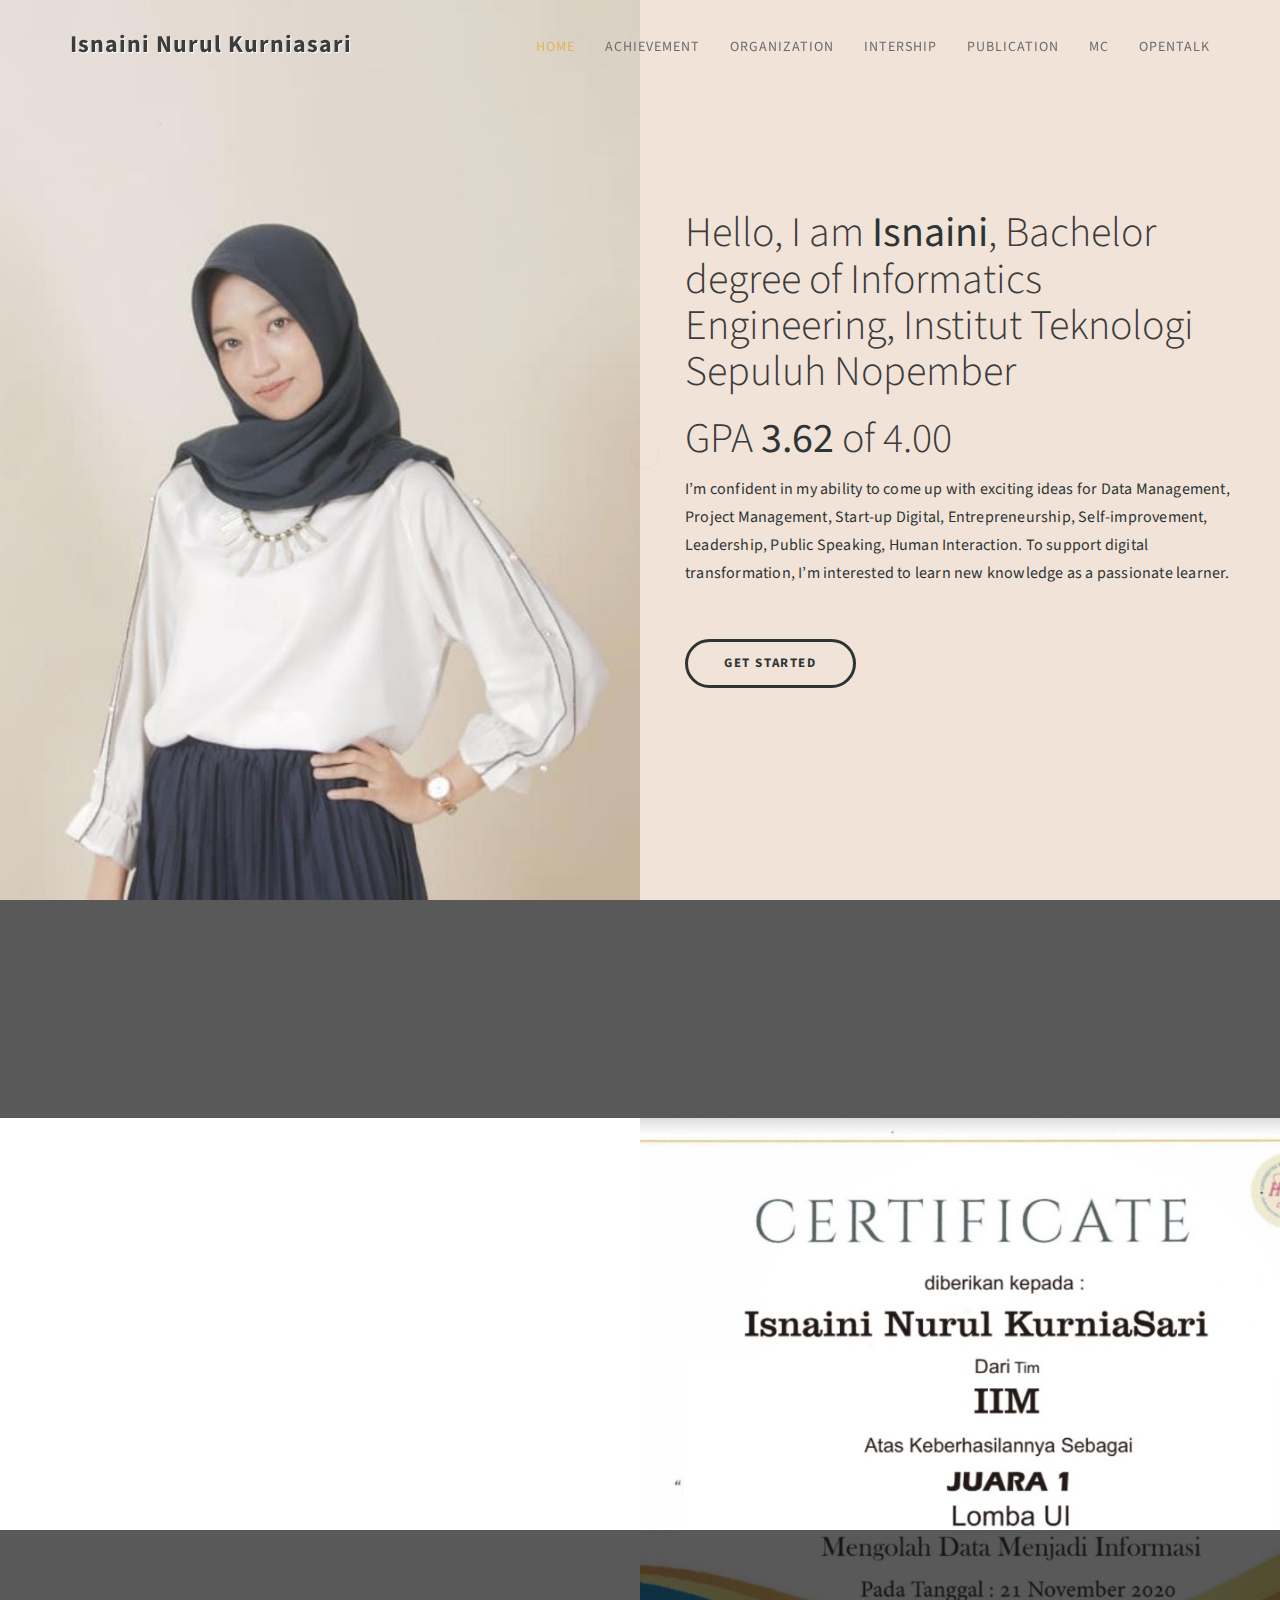
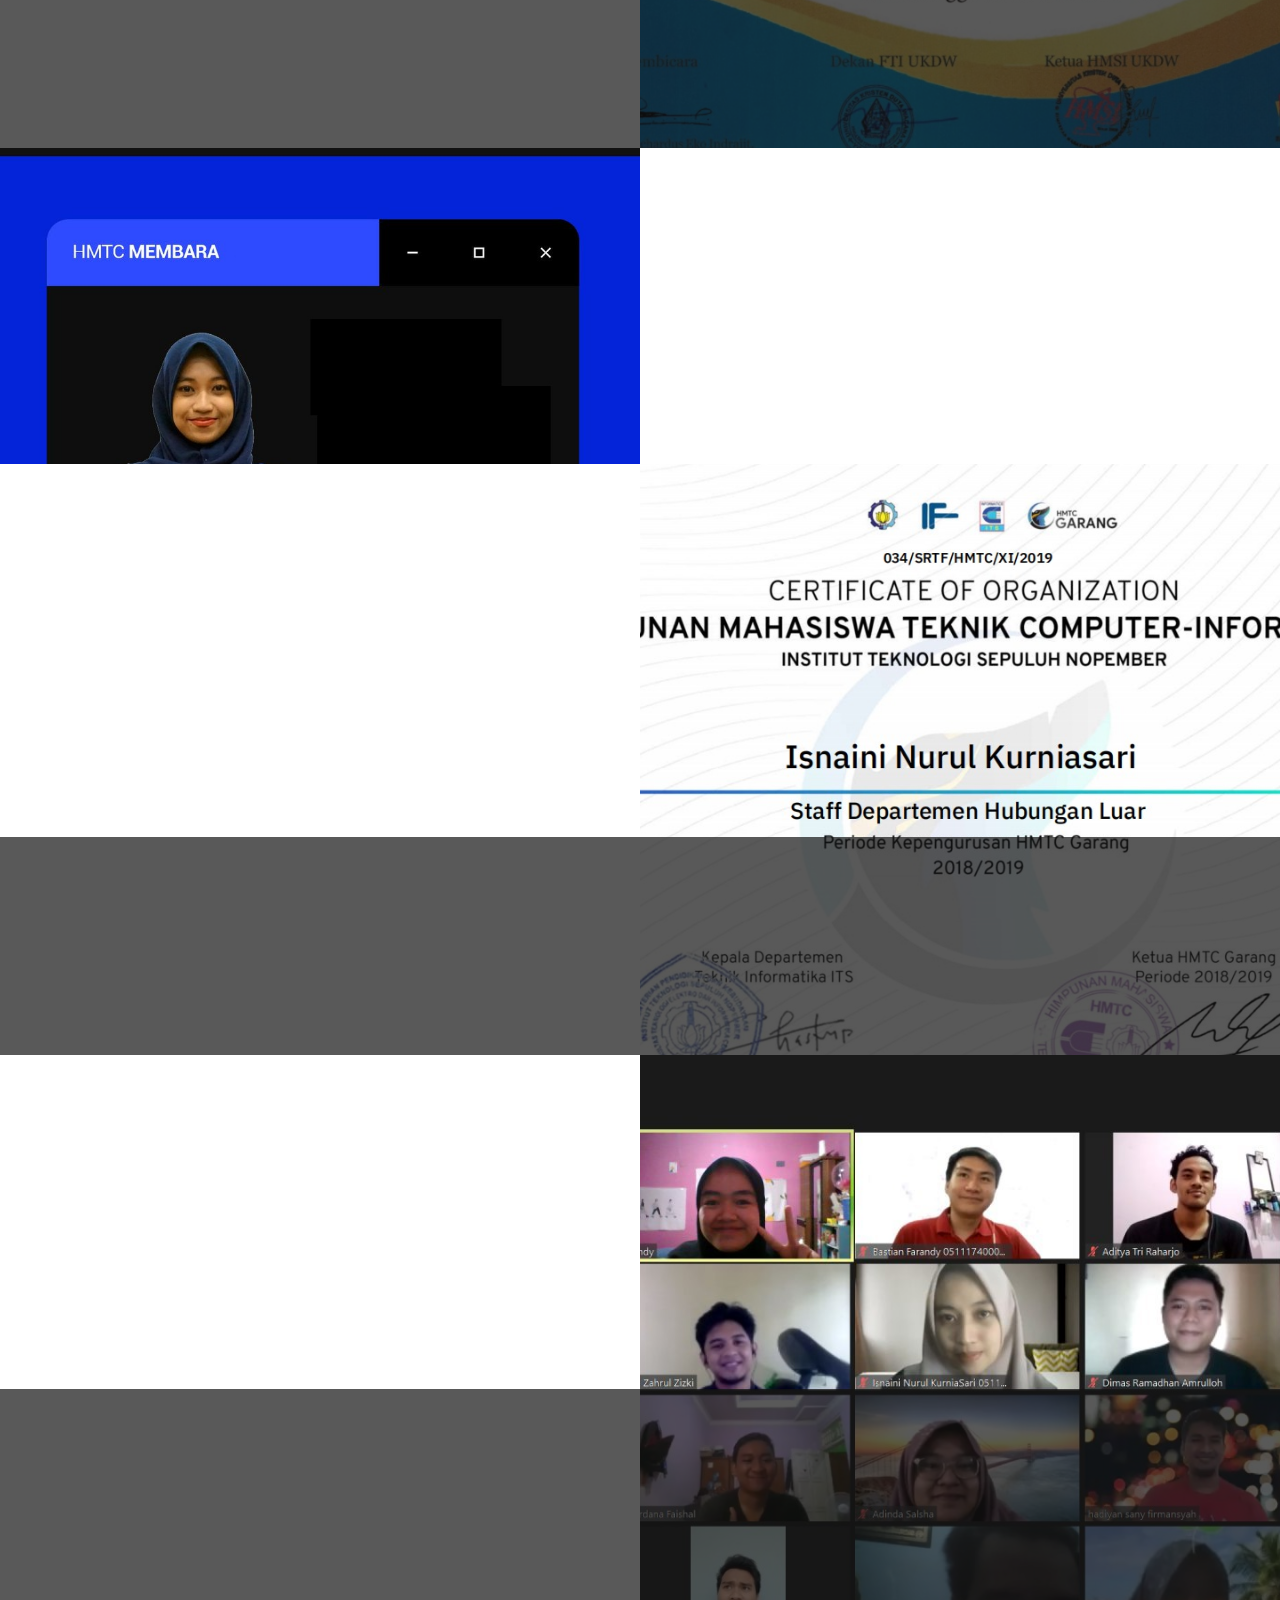
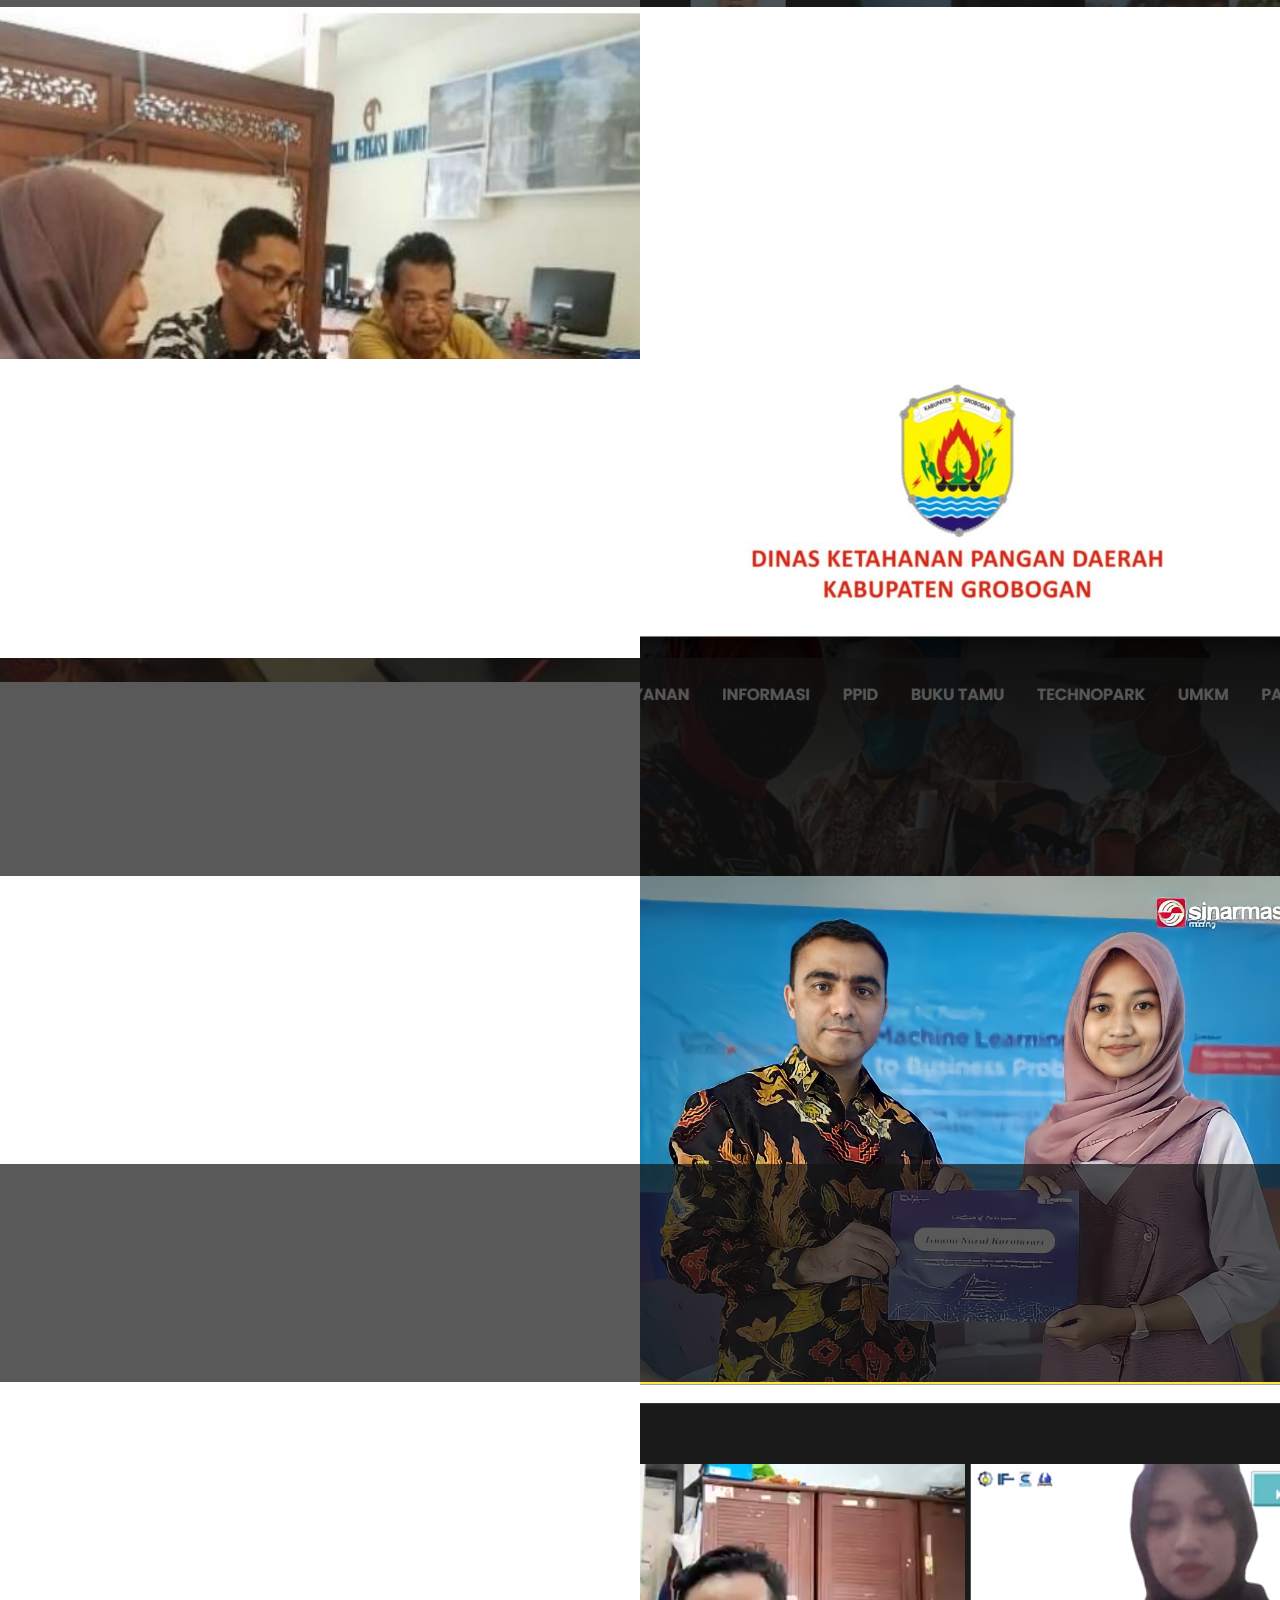
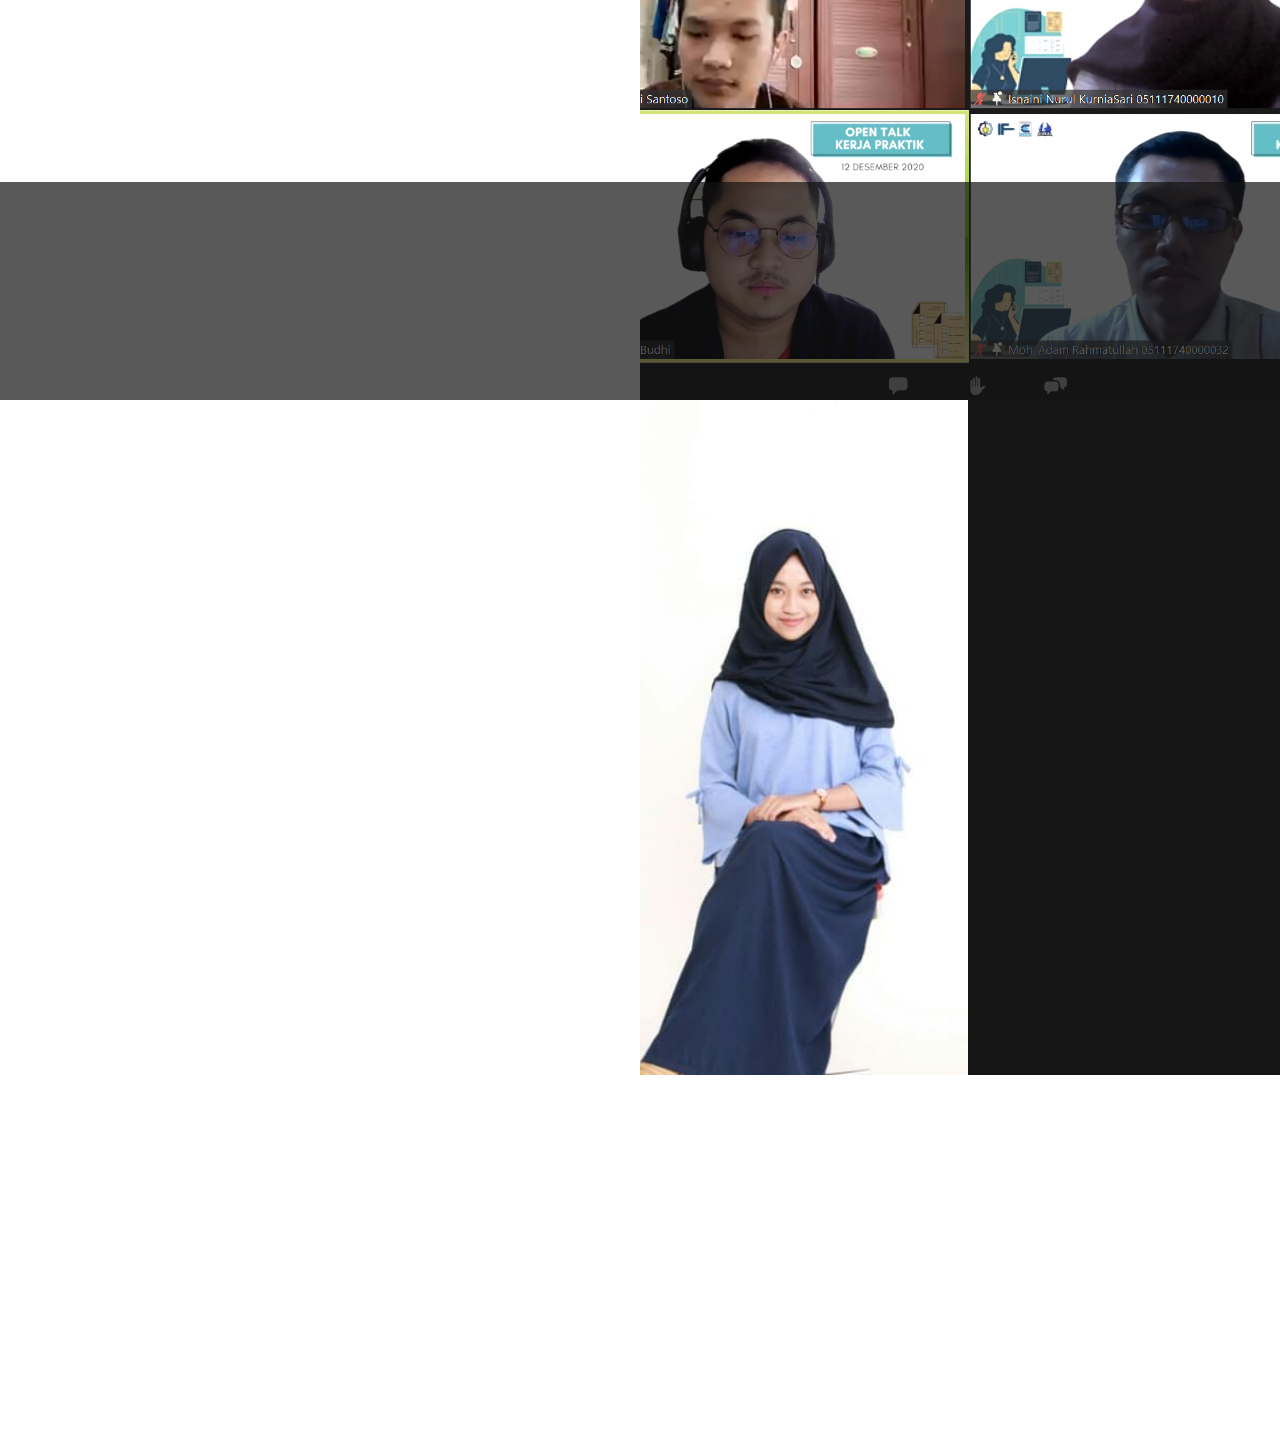
==== commit d15dc9be: "portofolio" ====
--- a/index.html
+++ b/index.html
@@ -9,7 +9,7 @@
 <meta name="author" content="templatemo">
 <meta name="viewport" content="width=device-width, initial-scale=1, maximum-scale=1">
 
-<title>Isnaini HTML CSS Template</title>
+<title>Isnaini Portofolio</title>
 <!--
 Isnaini Template
 http://www.templatemo.com/tm-498-Isnaini
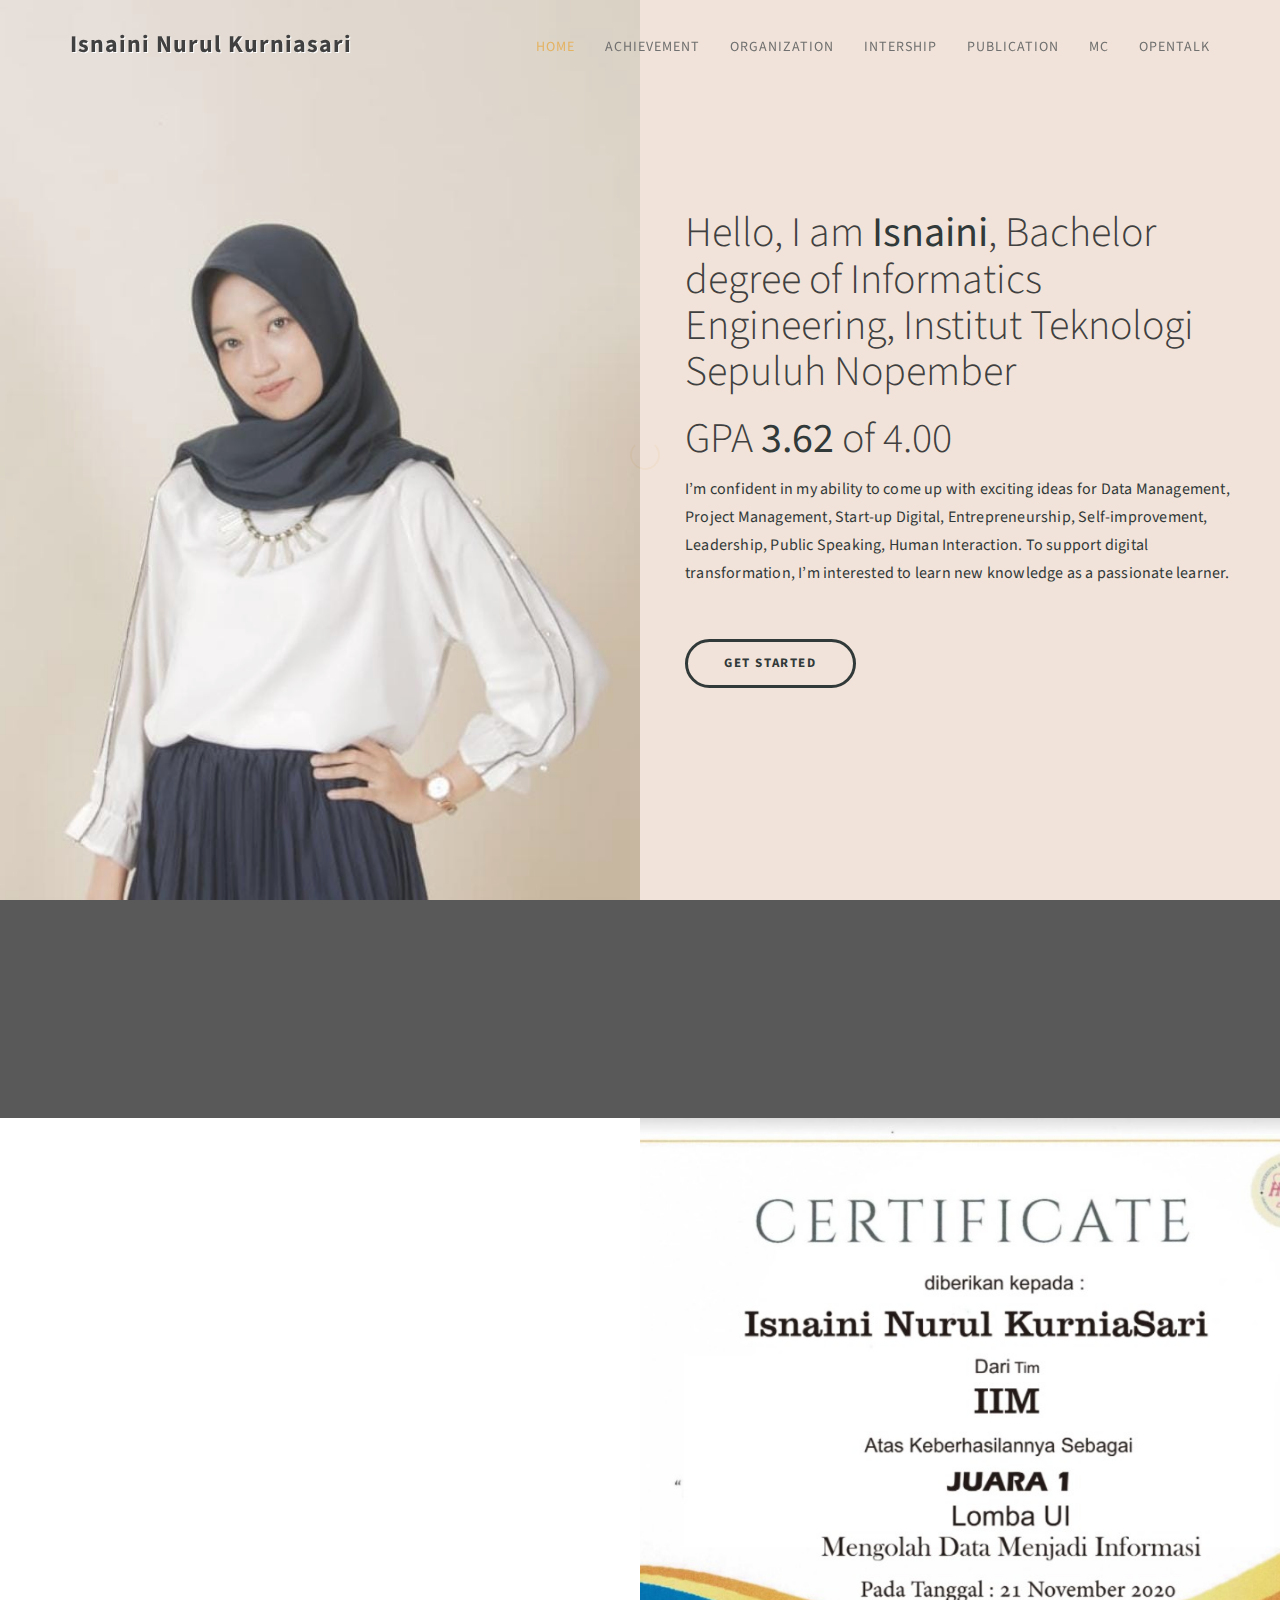
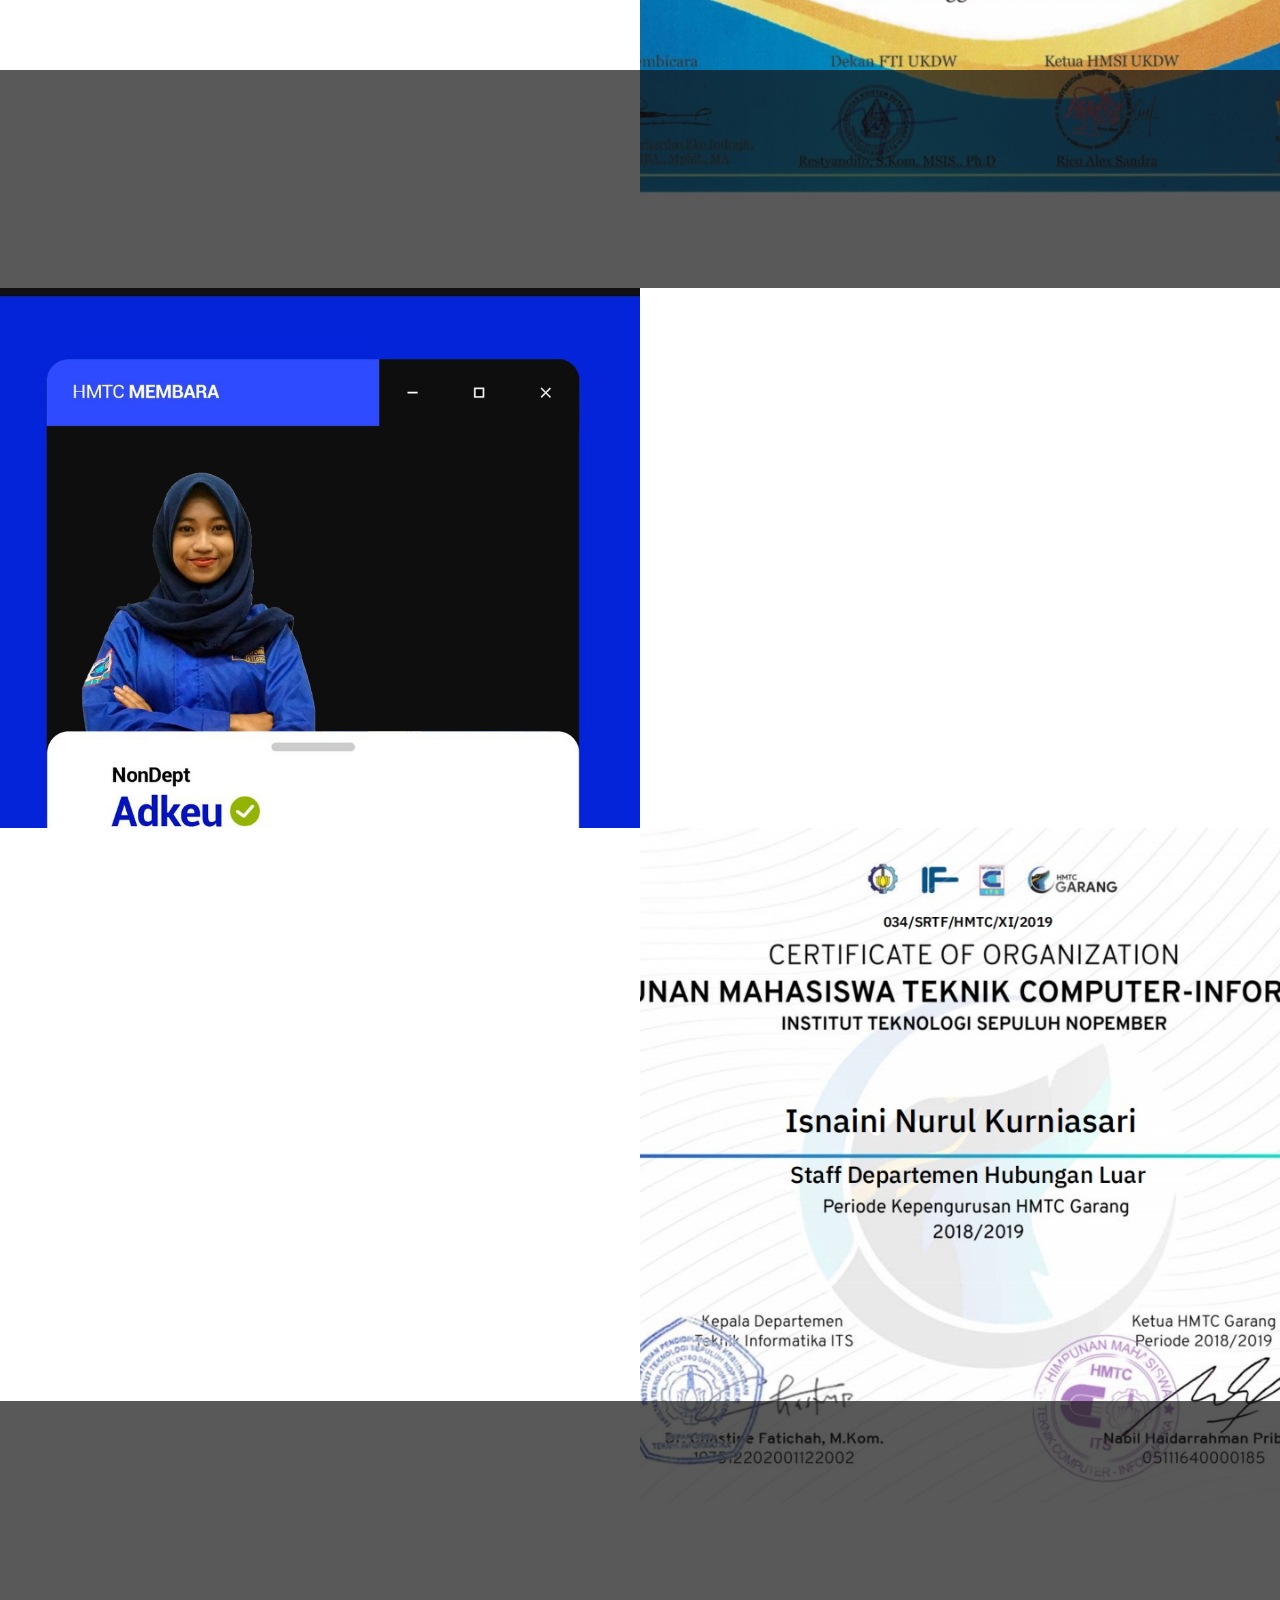
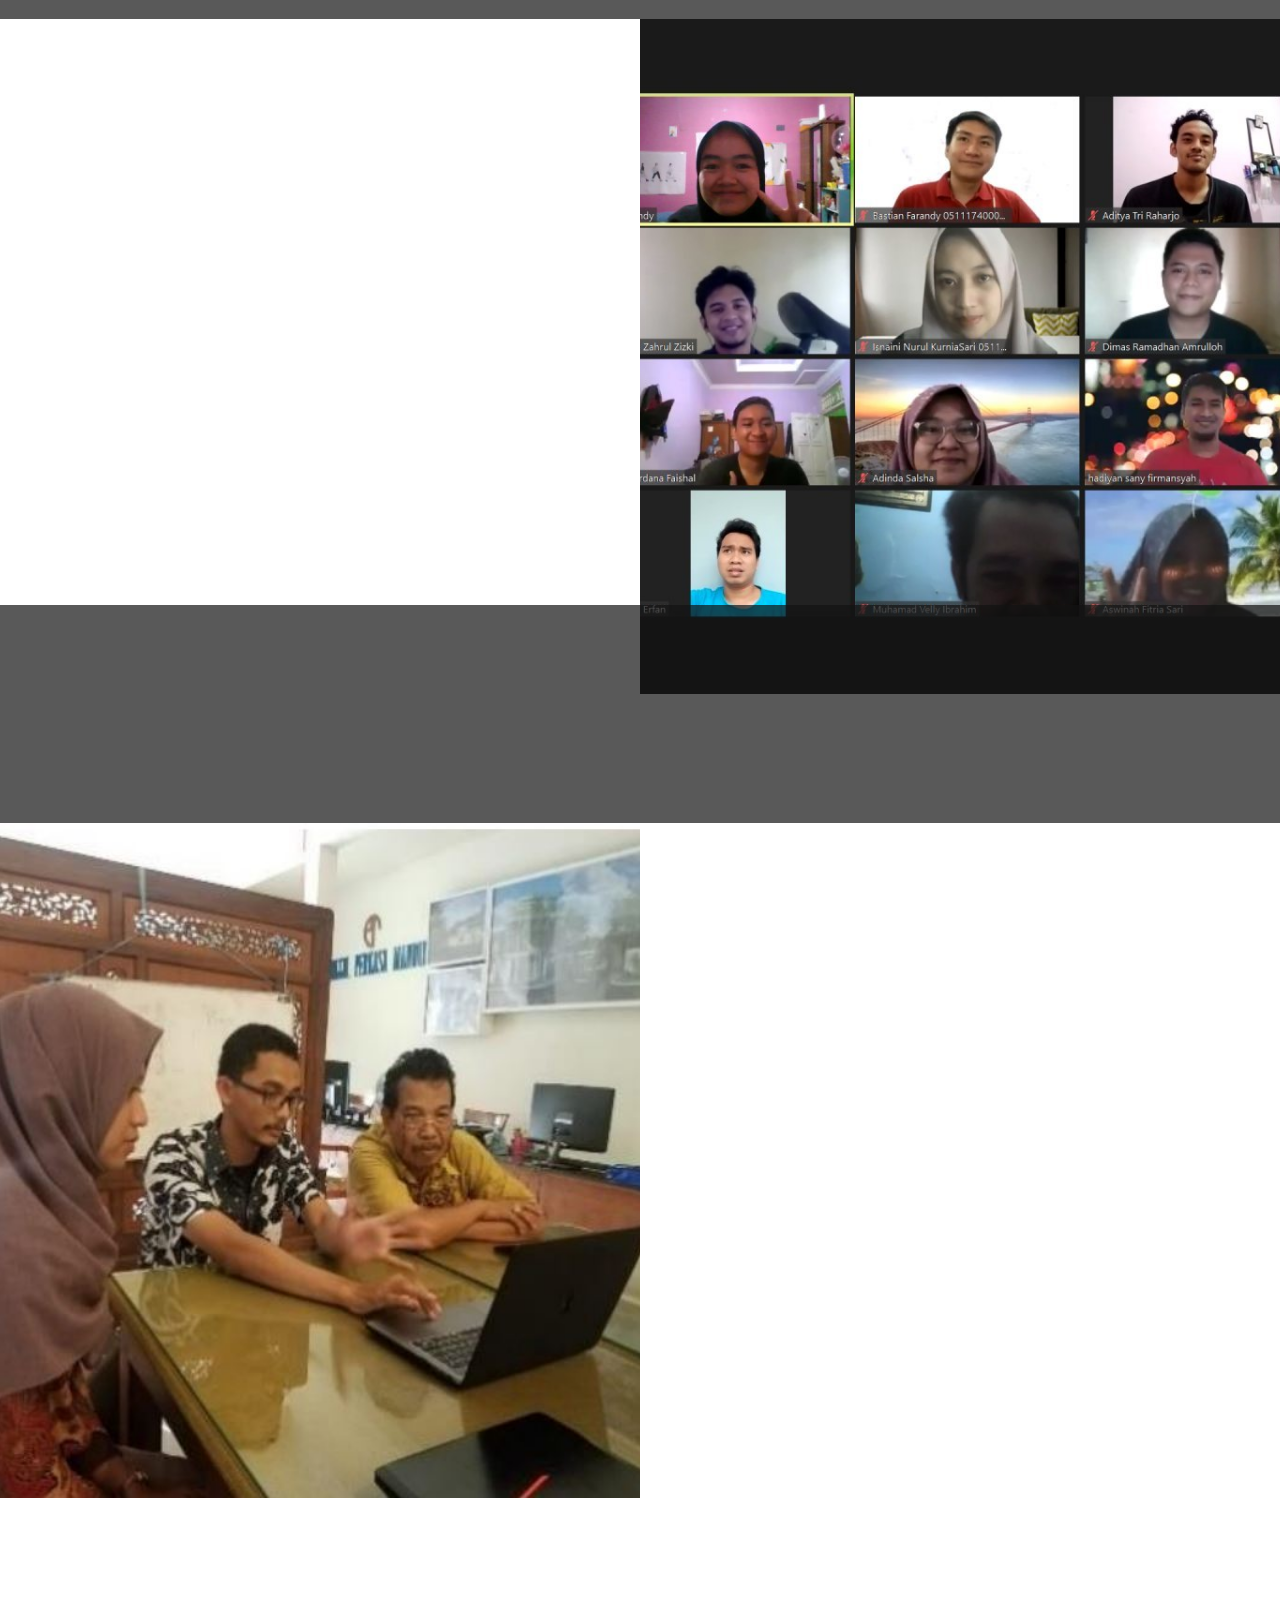
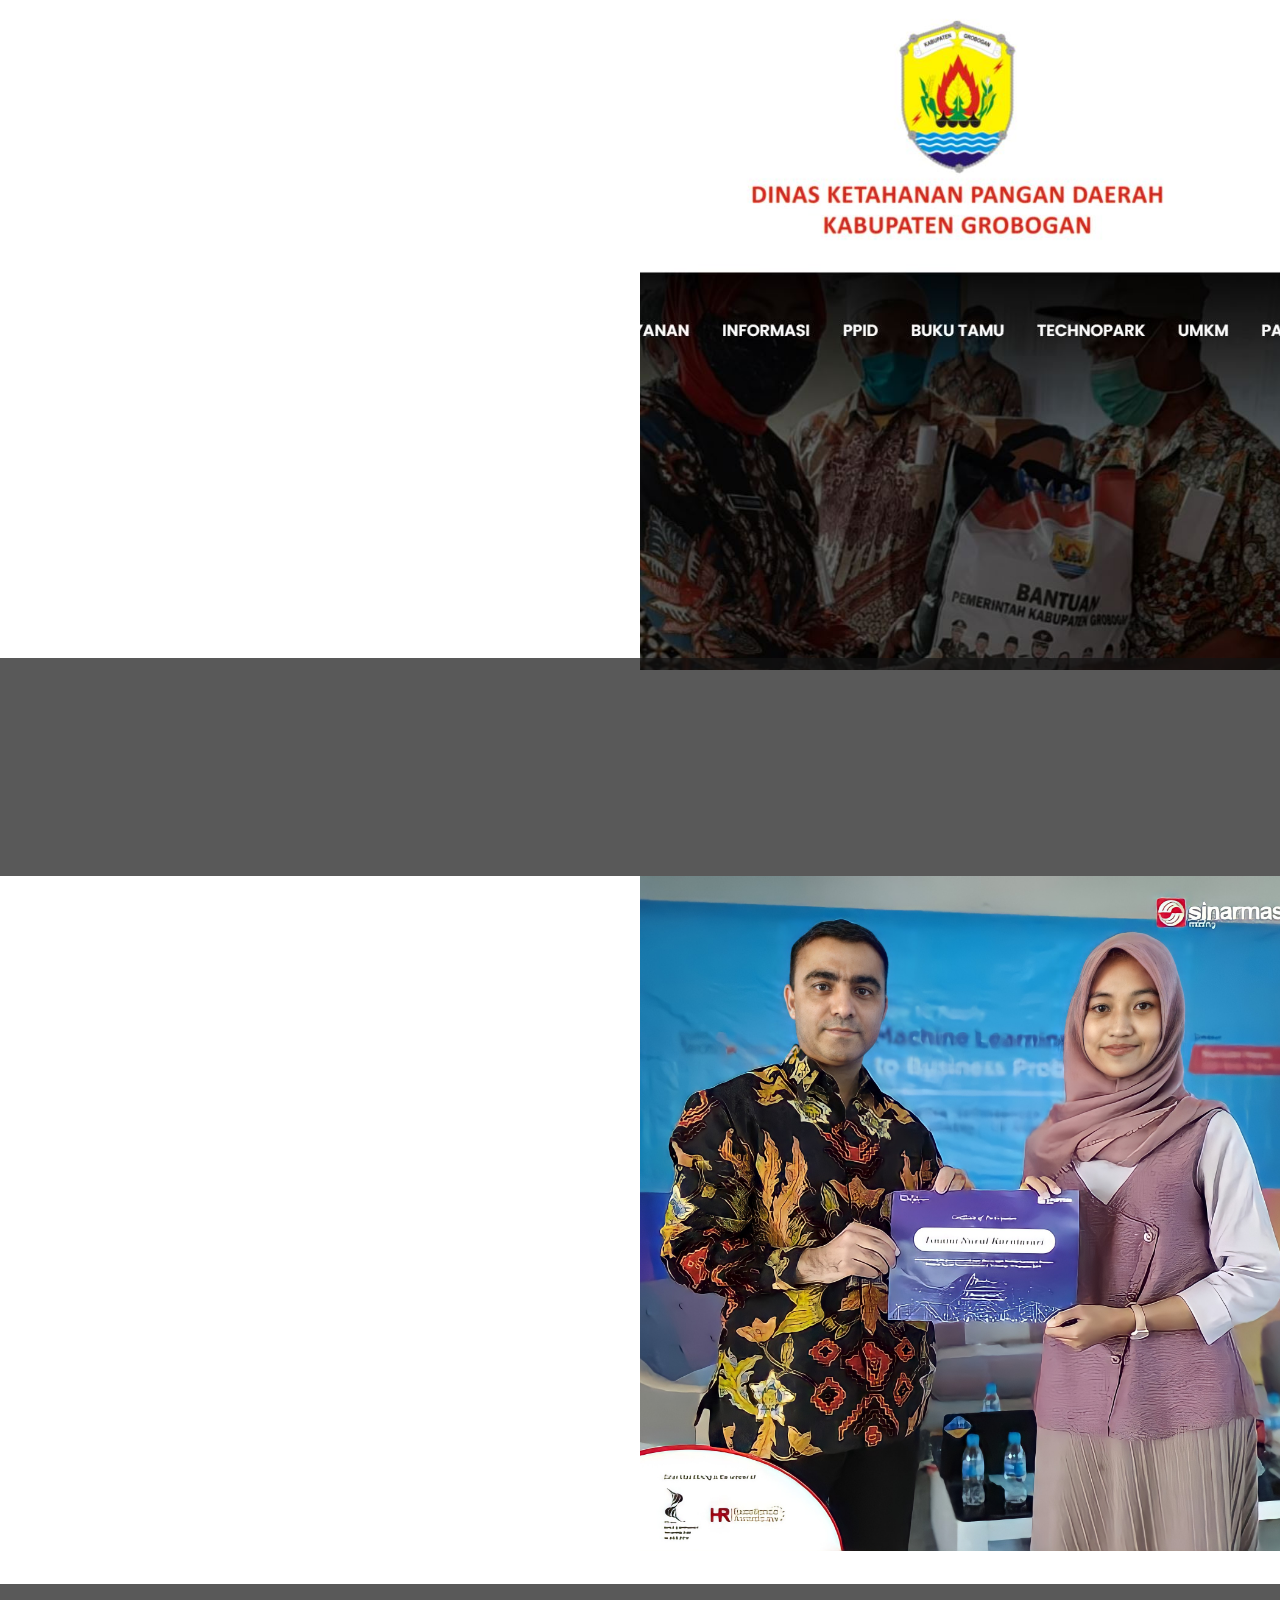
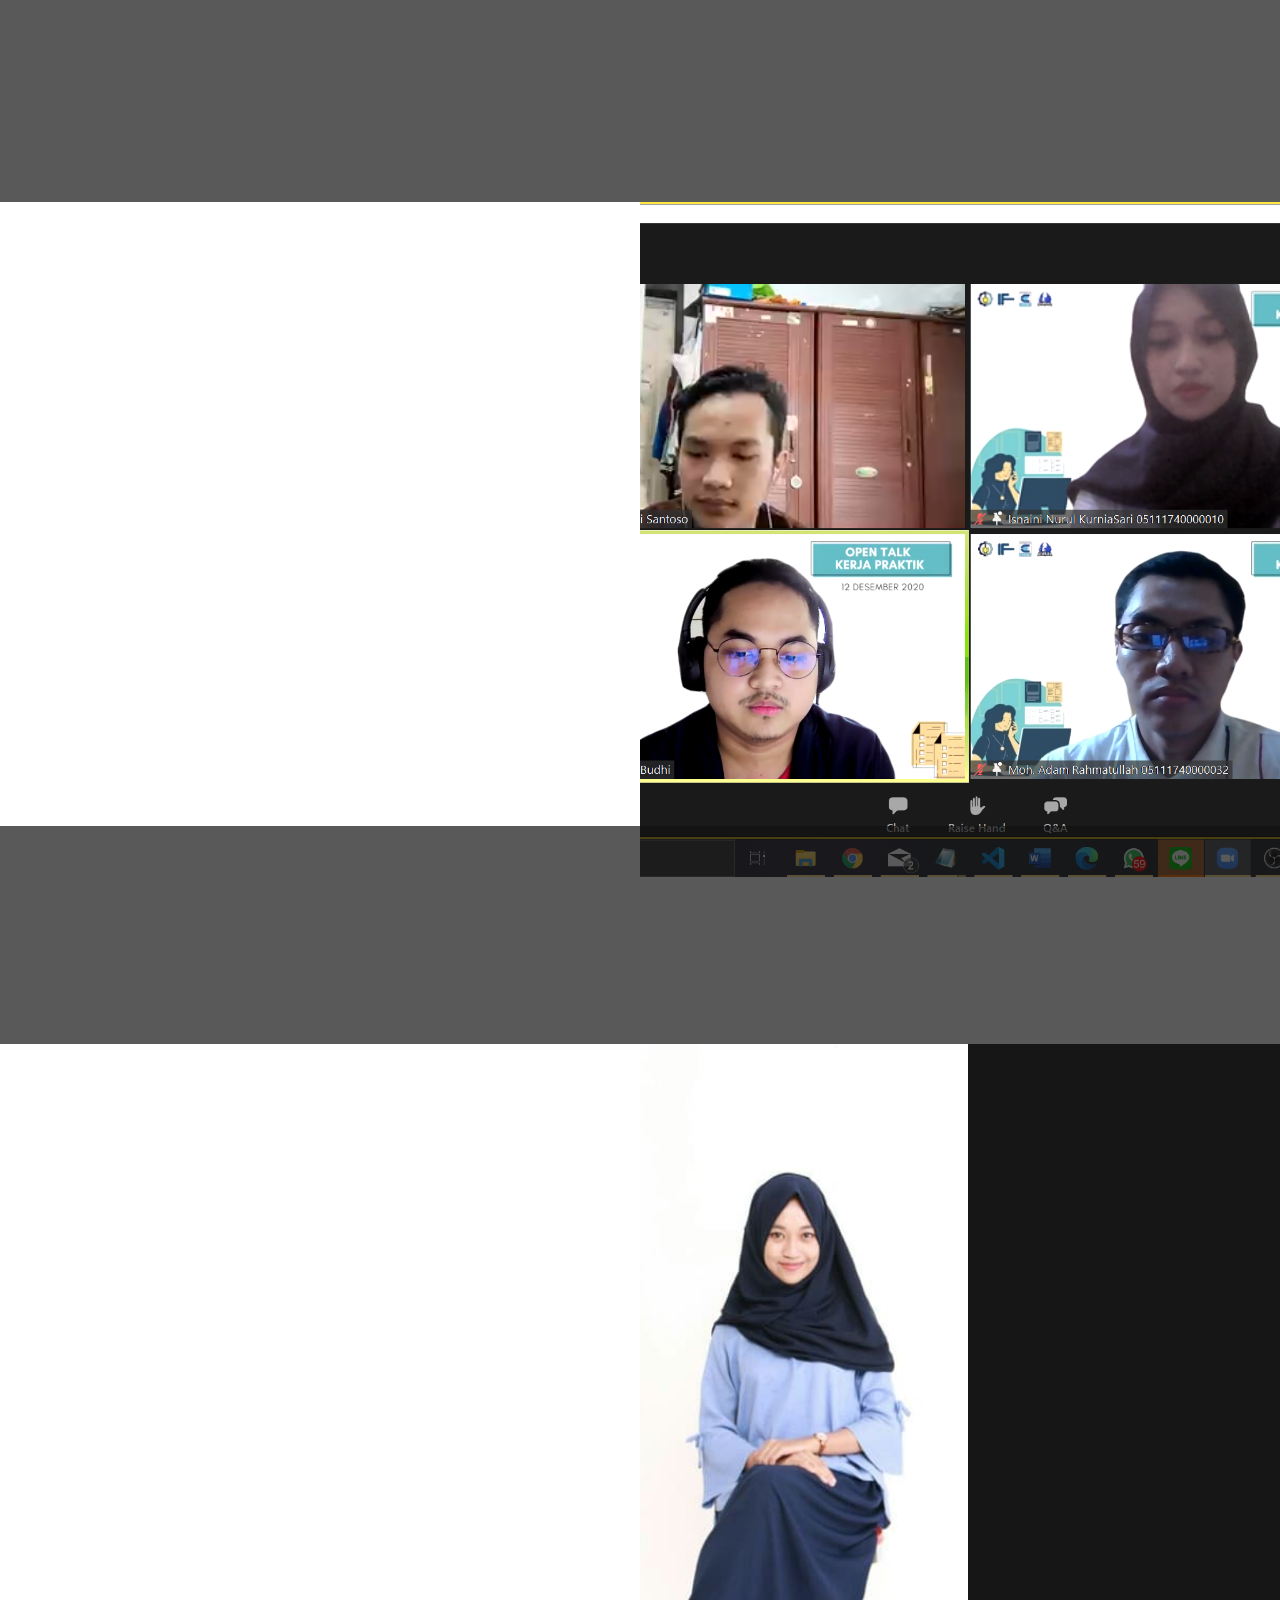
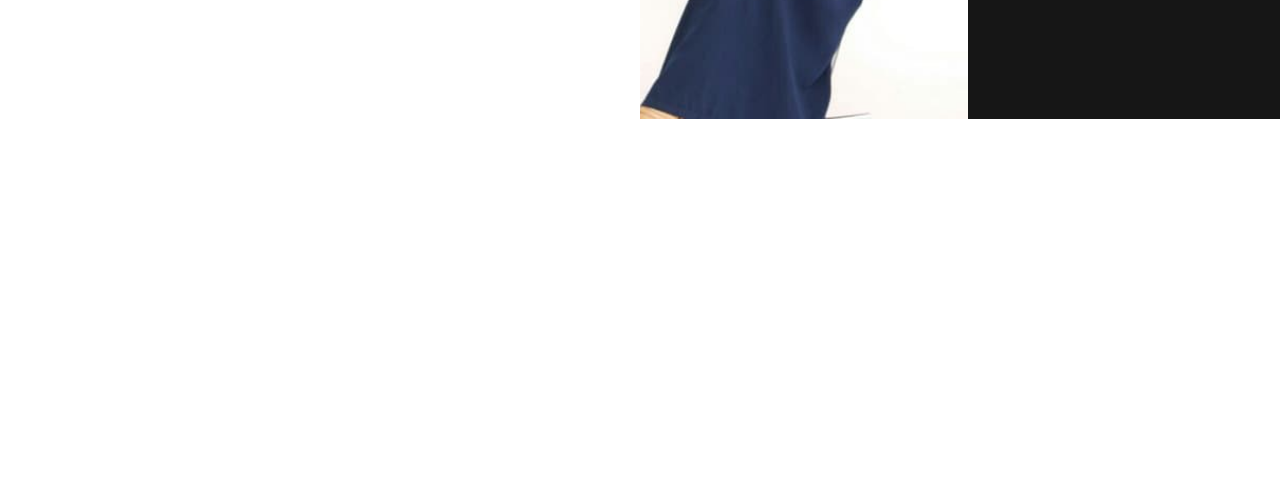
==== commit c5cd4cdb: "ganti foto" ====
--- a/index.html
+++ b/index.html
@@ -134,6 +134,7 @@
                          </strong></h4>
                               <p>&nbsp&nbsp&nbsp&nbspResearch a project with lecturers and teams, public research Paper : &nbsp&nbsp&nbsp&nbsp“Pembentukan dan Penerapan 
                                    Enterprise Resource Planning (ERP) pada UKM &nbsp&nbsp&nbsp&nbspUsaha Kecil Menengah Toko Budi dan MBisy Mart.”</p>
+                                   <br><br><br><br><br><br><br>
                          </div>
                     </div>
                </div>
@@ -226,7 +227,7 @@
                                    Responsible for the procurement of facilities and other secretarial infrastructure.
                                    
                                    preparing proposals for activities on campus, contacting lecturers to ask for proposal approval
-                                   </p>
+                                   <br><br><br><br><br><br><br><br><br></p>
                          </div>
 
                         
@@ -251,7 +252,7 @@
                          <div class="wow fadeInUp section-title" data-wow-delay="0.8s">
                               <h1 style="color:black">External Connection Of HMTC</h1>
                               <p class="color-black">I learned to build good relationships between internal and external departments on campus. Here I hone my communication skills, train public speaking and establish good cooperation. We visited student organizations within ITS intending to benchmark benchmark. We carry out activities in the form of visits to companies for students to find out an overview of the Informatics Engineering work environment. I often become the master of ceremonies at graduation events</p>
-                         </div>
+                              <br><br><br><br><br><br><br><br><br><br> </div>
 
                         
 
@@ -295,7 +296,7 @@
                               <h1 style="color:black">Internship Big Data Management Telkom Indonesia</h1>
                               <p class="color-black">Crawling Data Government and Telkom using python, cleansing Data to be used using python, transforms data
                                    into a  form  that is  easier to use, data migration using Pentaho,  preparing data for visualization and analysis
-                                   process with tableau
+                                   process with tableau<br><br><br><br><br><br><br><br><br><br>
                                    </p>
                          </div>
 
@@ -349,7 +350,7 @@
                               <p class="color-black">
                                    - Research a project with lecturers and teams, public research Paper : “Pembentukan dan Penerapan
                                    Enterprise Resource Planning (ERP) pada UKM Usaha Kecil Menengah Toko Budi dan MBisy Mart.” 
-                                    </p>
+                                   <br><br><br><br><br><br><br><br><br><br><br><br><br><br><br><br> </p>
                          </div>
 
                         
@@ -372,7 +373,7 @@
                          <div class="wow fadeInUp section-title" data-wow-delay="0.8s">
                               <h1 style="color:black">Dinas Ketahanan Pangan Daerah Grobogan</h1>
                               <p class="color-black">Full-stack developer with the team in Dinas Ketahanan Pangan, Purwodadi, Central Java
-                                   </p>
+                                   <br><br><br><br><br><br><br><br><br><br><br><br><br><br> </p>
                                    <br>
                                    
                          </div>
@@ -418,7 +419,7 @@
                          <div class="wow fadeInUp section-title" data-wow-delay="0.8s">
                               <h1 style="color:black">Master of Ceremony</h1>
                               <p class="color-black">I am responsible for controlling events organized by Sinar Mas. I am responsible for ensuring that events start and end on time. I am responsible for introducing the chairman of Sinarmas and the presenters of the event. lead the event in a question and answer session between presenters and participants
-                                   </p>
+                                   <br><br><br><br><br><br><br><br><br><br><br><br><br><br><br><br> </p>
                          </div>
 
                         
@@ -460,7 +461,7 @@
                          <div class="wow fadeInUp section-title" data-wow-delay="0.8s">
                               <h1 style="color:black">Opentalk of Internship</h1>
                               <p class="color-black">I became a speaker at the practical work open talk event held by the campus. I will share my experience during my internship at a well-known BUMN, namely Telkom Indonesia. I motivate my classmates so they can get a dream internship. I give tips for success to be accepted as an intern. On this occasion, I will also share my experience meeting people in the world of work and working together in a team.After I gave the material, I also answered the participants' questions, including how to register, file preparation, and the key to success to be accepted as an internship at the company.
-                                   </p>
+                                   <br><br><br><br><br><br><br><br><br> </p>
                          </div>
 
                         
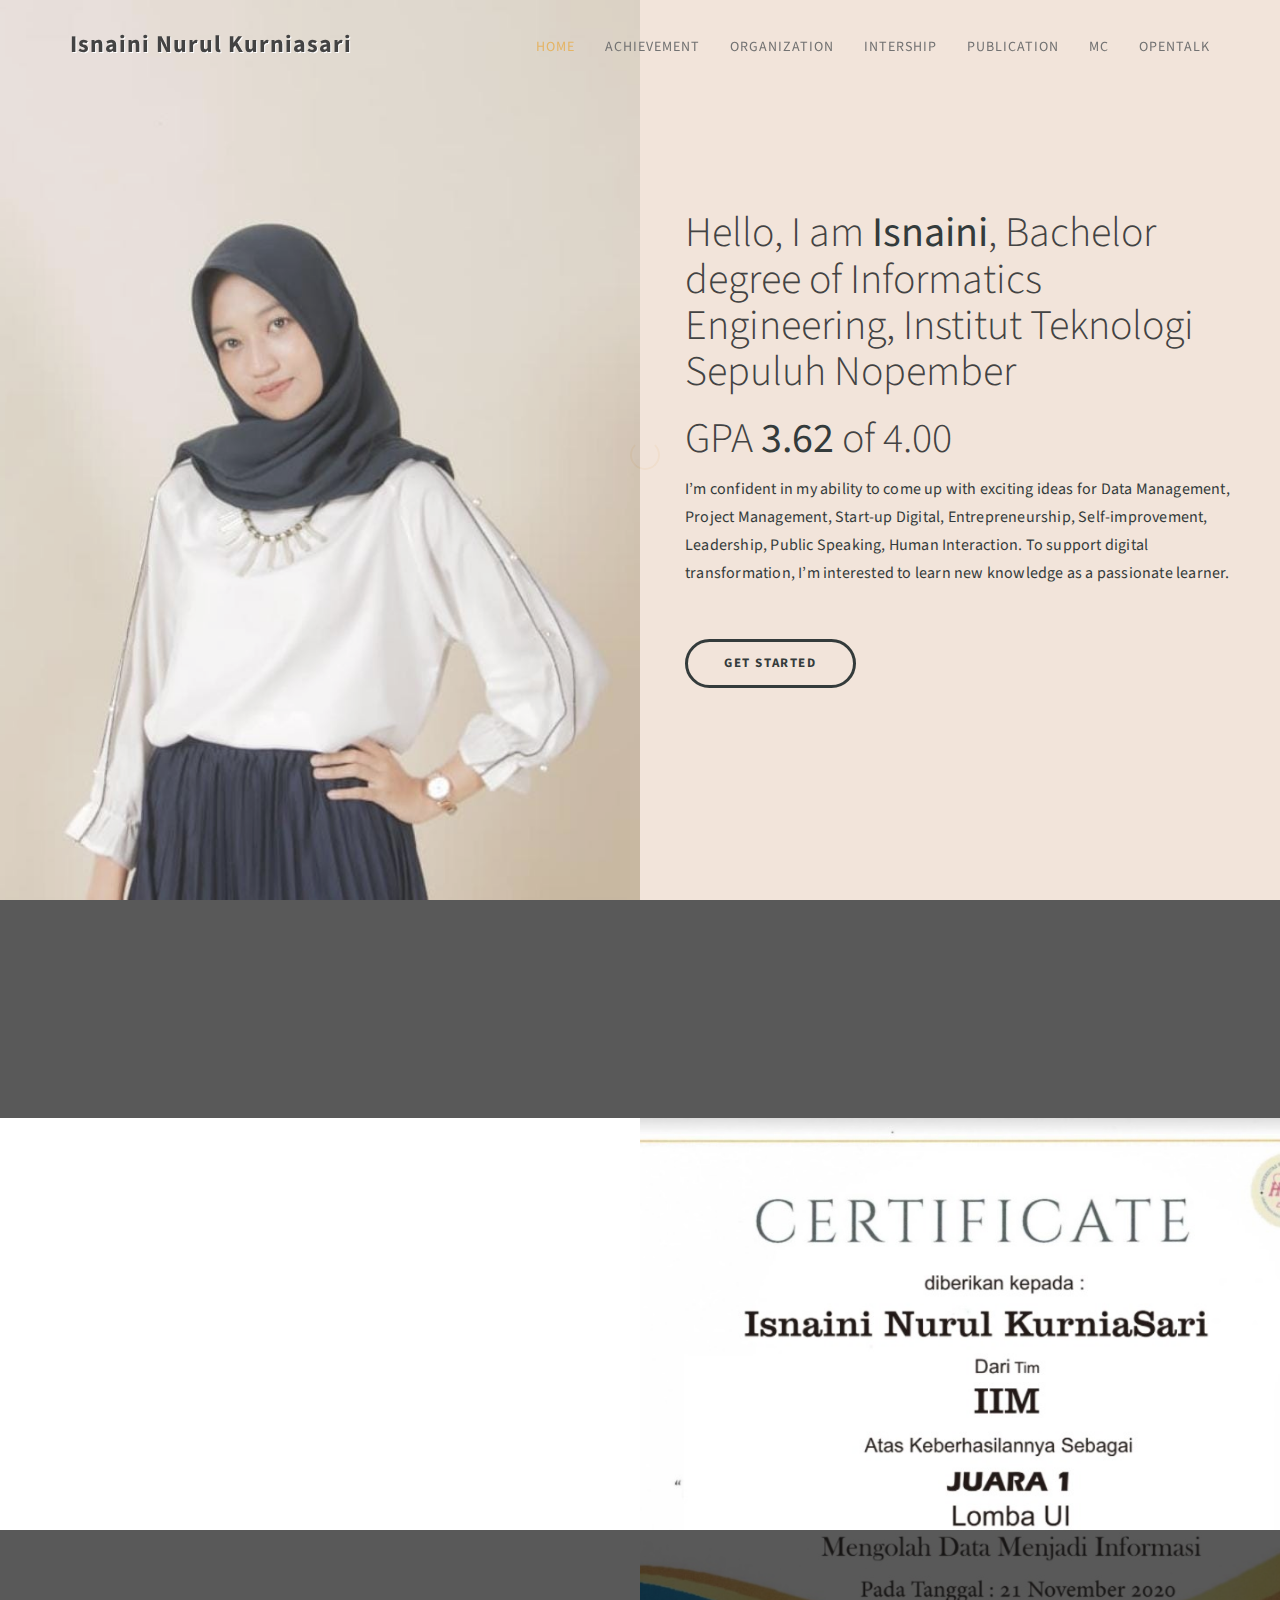
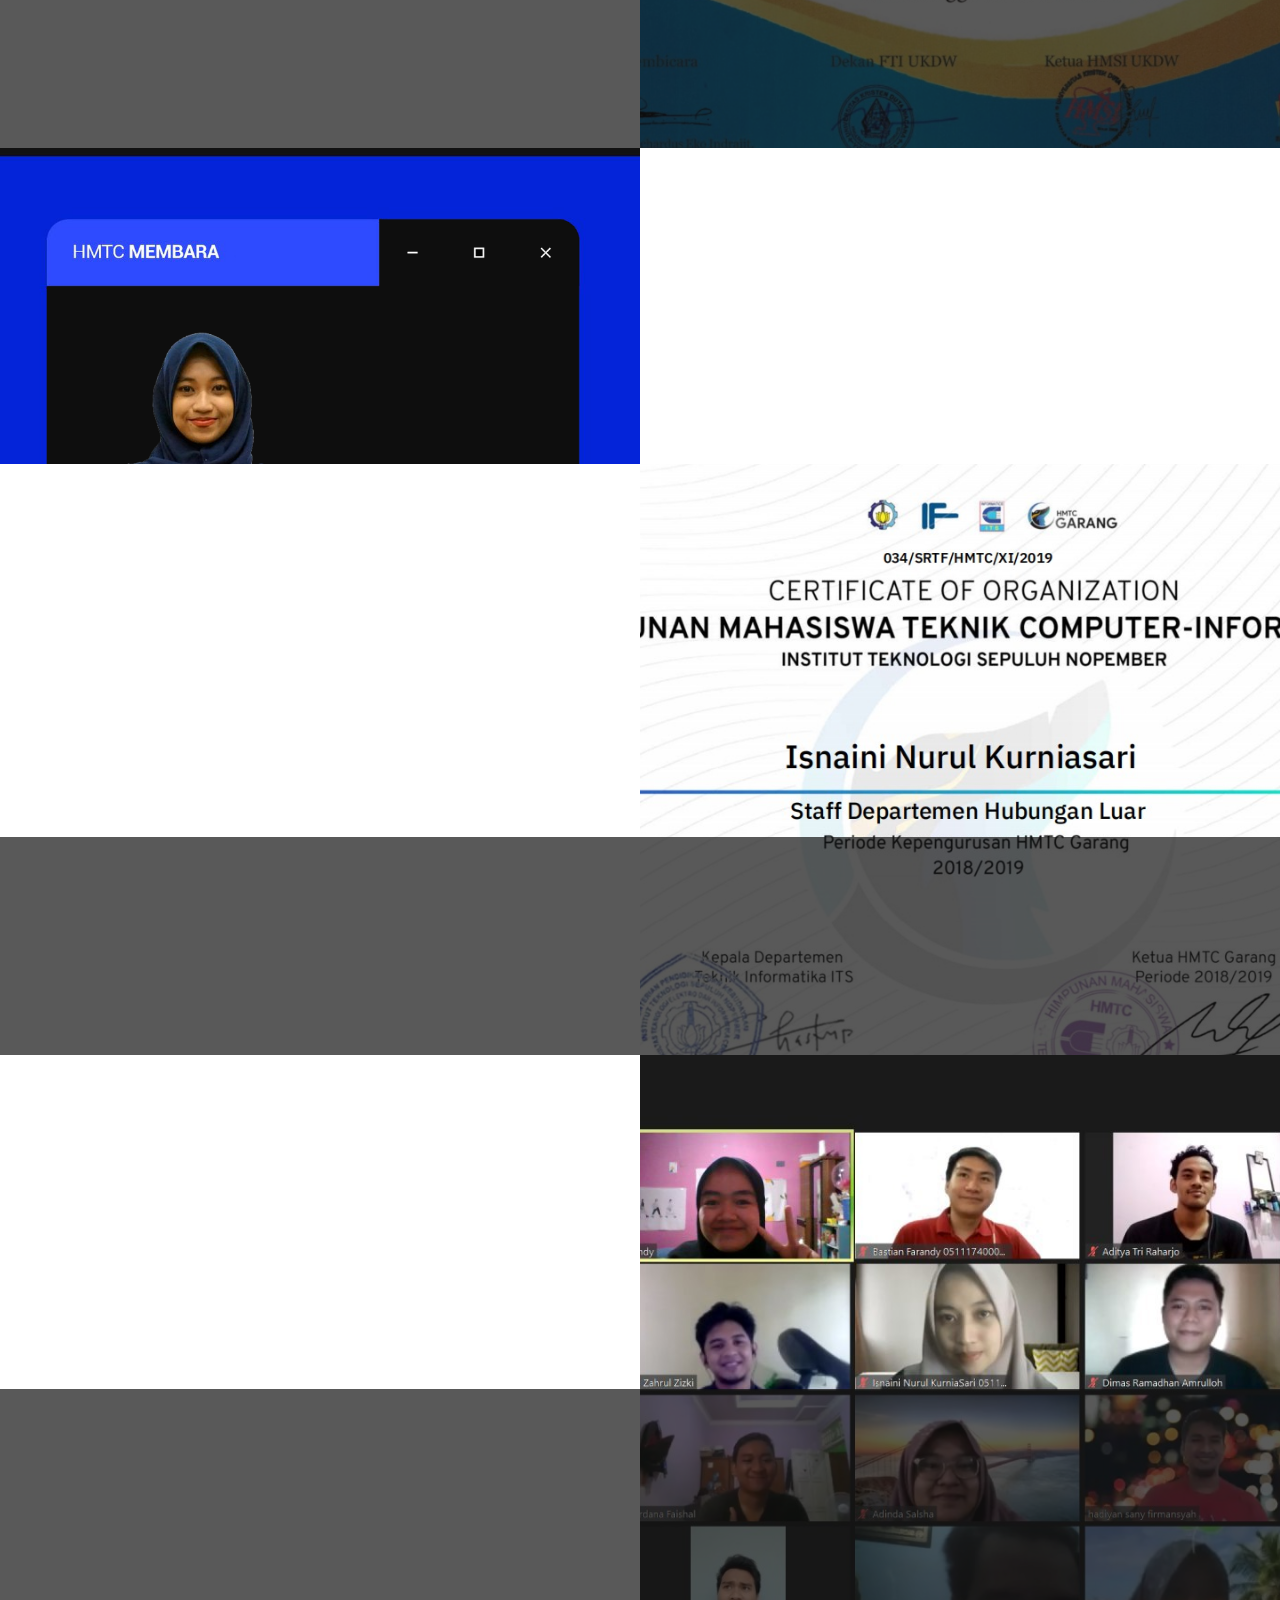
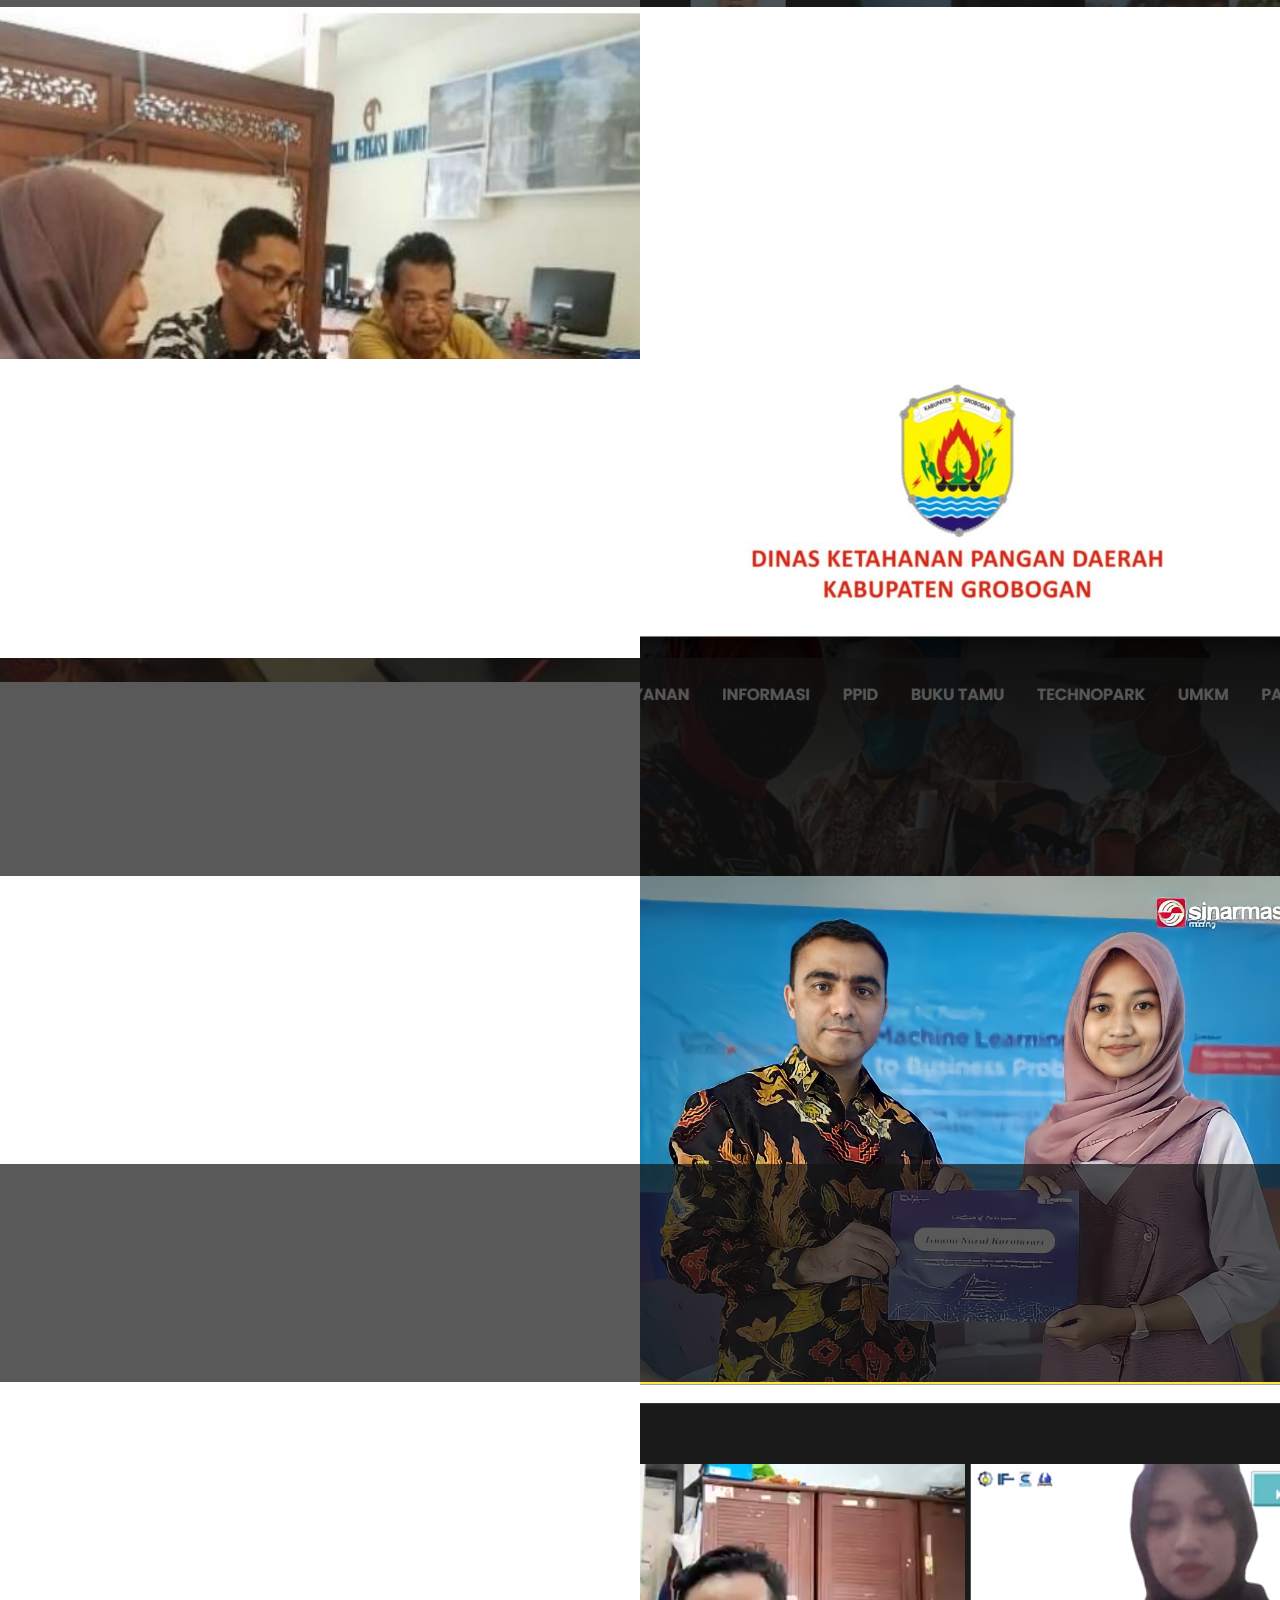
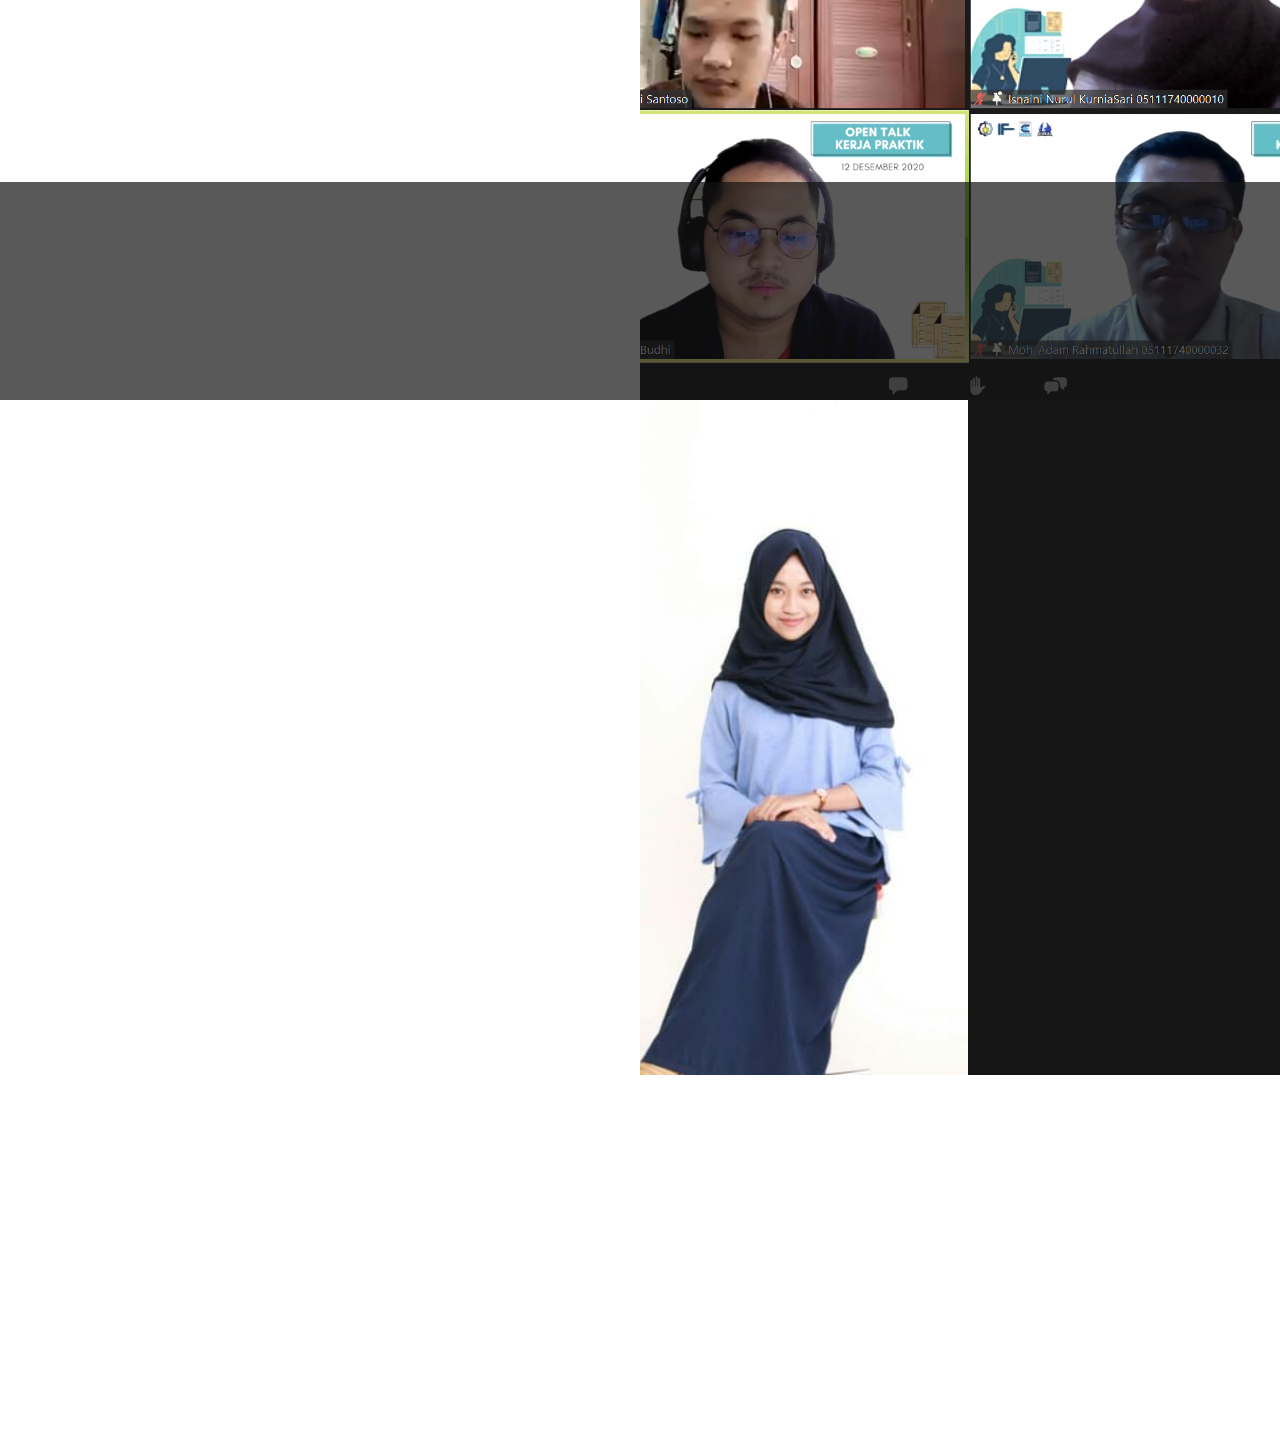
==== commit ba756291: "ganti foto" ====
--- a/index.html
+++ b/index.html
@@ -134,7 +134,6 @@
                          </strong></h4>
                               <p>&nbsp&nbsp&nbsp&nbspResearch a project with lecturers and teams, public research Paper : &nbsp&nbsp&nbsp&nbsp“Pembentukan dan Penerapan 
                                    Enterprise Resource Planning (ERP) pada UKM &nbsp&nbsp&nbsp&nbspUsaha Kecil Menengah Toko Budi dan MBisy Mart.”</p>
-                                   <br><br><br><br><br><br><br>
                          </div>
                     </div>
                </div>
@@ -227,7 +226,7 @@
                                    Responsible for the procurement of facilities and other secretarial infrastructure.
                                    
                                    preparing proposals for activities on campus, contacting lecturers to ask for proposal approval
-                                   <br><br><br><br><br><br><br><br><br></p>
+                                   </p>
                          </div>
 
                         
@@ -252,7 +251,7 @@
                          <div class="wow fadeInUp section-title" data-wow-delay="0.8s">
                               <h1 style="color:black">External Connection Of HMTC</h1>
                               <p class="color-black">I learned to build good relationships between internal and external departments on campus. Here I hone my communication skills, train public speaking and establish good cooperation. We visited student organizations within ITS intending to benchmark benchmark. We carry out activities in the form of visits to companies for students to find out an overview of the Informatics Engineering work environment. I often become the master of ceremonies at graduation events</p>
-                              <br><br><br><br><br><br><br><br><br><br> </div>
+                         </div>
 
                         
 
@@ -296,7 +295,7 @@
                               <h1 style="color:black">Internship Big Data Management Telkom Indonesia</h1>
                               <p class="color-black">Crawling Data Government and Telkom using python, cleansing Data to be used using python, transforms data
                                    into a  form  that is  easier to use, data migration using Pentaho,  preparing data for visualization and analysis
-                                   process with tableau<br><br><br><br><br><br><br><br><br><br>
+                                   process with tableau
                                    </p>
                          </div>
 
@@ -350,7 +349,7 @@
                               <p class="color-black">
                                    - Research a project with lecturers and teams, public research Paper : “Pembentukan dan Penerapan
                                    Enterprise Resource Planning (ERP) pada UKM Usaha Kecil Menengah Toko Budi dan MBisy Mart.” 
-                                   <br><br><br><br><br><br><br><br><br><br><br><br><br><br><br><br> </p>
+                                    </p>
                          </div>
 
                         
@@ -373,7 +372,7 @@
                          <div class="wow fadeInUp section-title" data-wow-delay="0.8s">
                               <h1 style="color:black">Dinas Ketahanan Pangan Daerah Grobogan</h1>
                               <p class="color-black">Full-stack developer with the team in Dinas Ketahanan Pangan, Purwodadi, Central Java
-                                   <br><br><br><br><br><br><br><br><br><br><br><br><br><br> </p>
+                                   </p>
                                    <br>
                                    
                          </div>
@@ -419,7 +418,7 @@
                          <div class="wow fadeInUp section-title" data-wow-delay="0.8s">
                               <h1 style="color:black">Master of Ceremony</h1>
                               <p class="color-black">I am responsible for controlling events organized by Sinar Mas. I am responsible for ensuring that events start and end on time. I am responsible for introducing the chairman of Sinarmas and the presenters of the event. lead the event in a question and answer session between presenters and participants
-                                   <br><br><br><br><br><br><br><br><br><br><br><br><br><br><br><br> </p>
+                                   </p>
                          </div>
 
                         
@@ -461,7 +460,7 @@
                          <div class="wow fadeInUp section-title" data-wow-delay="0.8s">
                               <h1 style="color:black">Opentalk of Internship</h1>
                               <p class="color-black">I became a speaker at the practical work open talk event held by the campus. I will share my experience during my internship at a well-known BUMN, namely Telkom Indonesia. I motivate my classmates so they can get a dream internship. I give tips for success to be accepted as an intern. On this occasion, I will also share my experience meeting people in the world of work and working together in a team.After I gave the material, I also answered the participants' questions, including how to register, file preparation, and the key to success to be accepted as an internship at the company.
-                                   <br><br><br><br><br><br><br><br><br> </p>
+                                   </p>
                          </div>
 
                         
